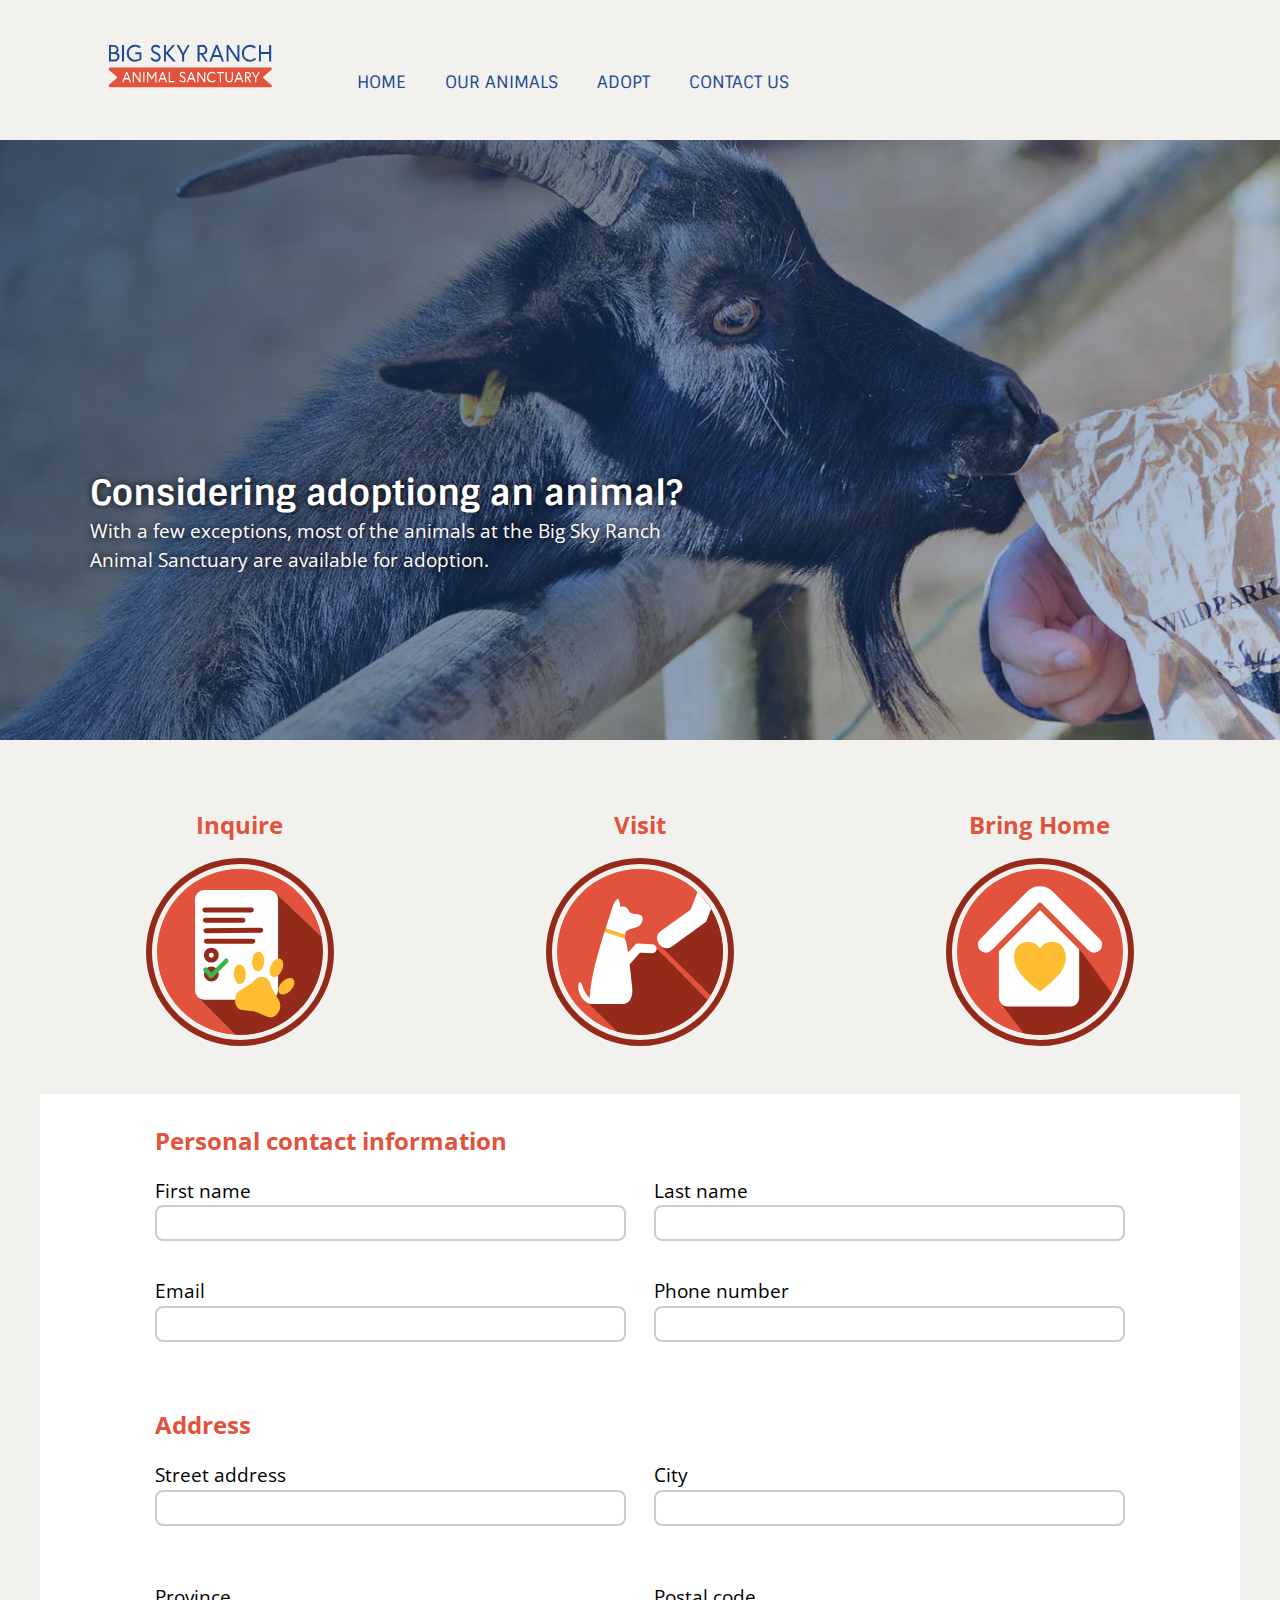
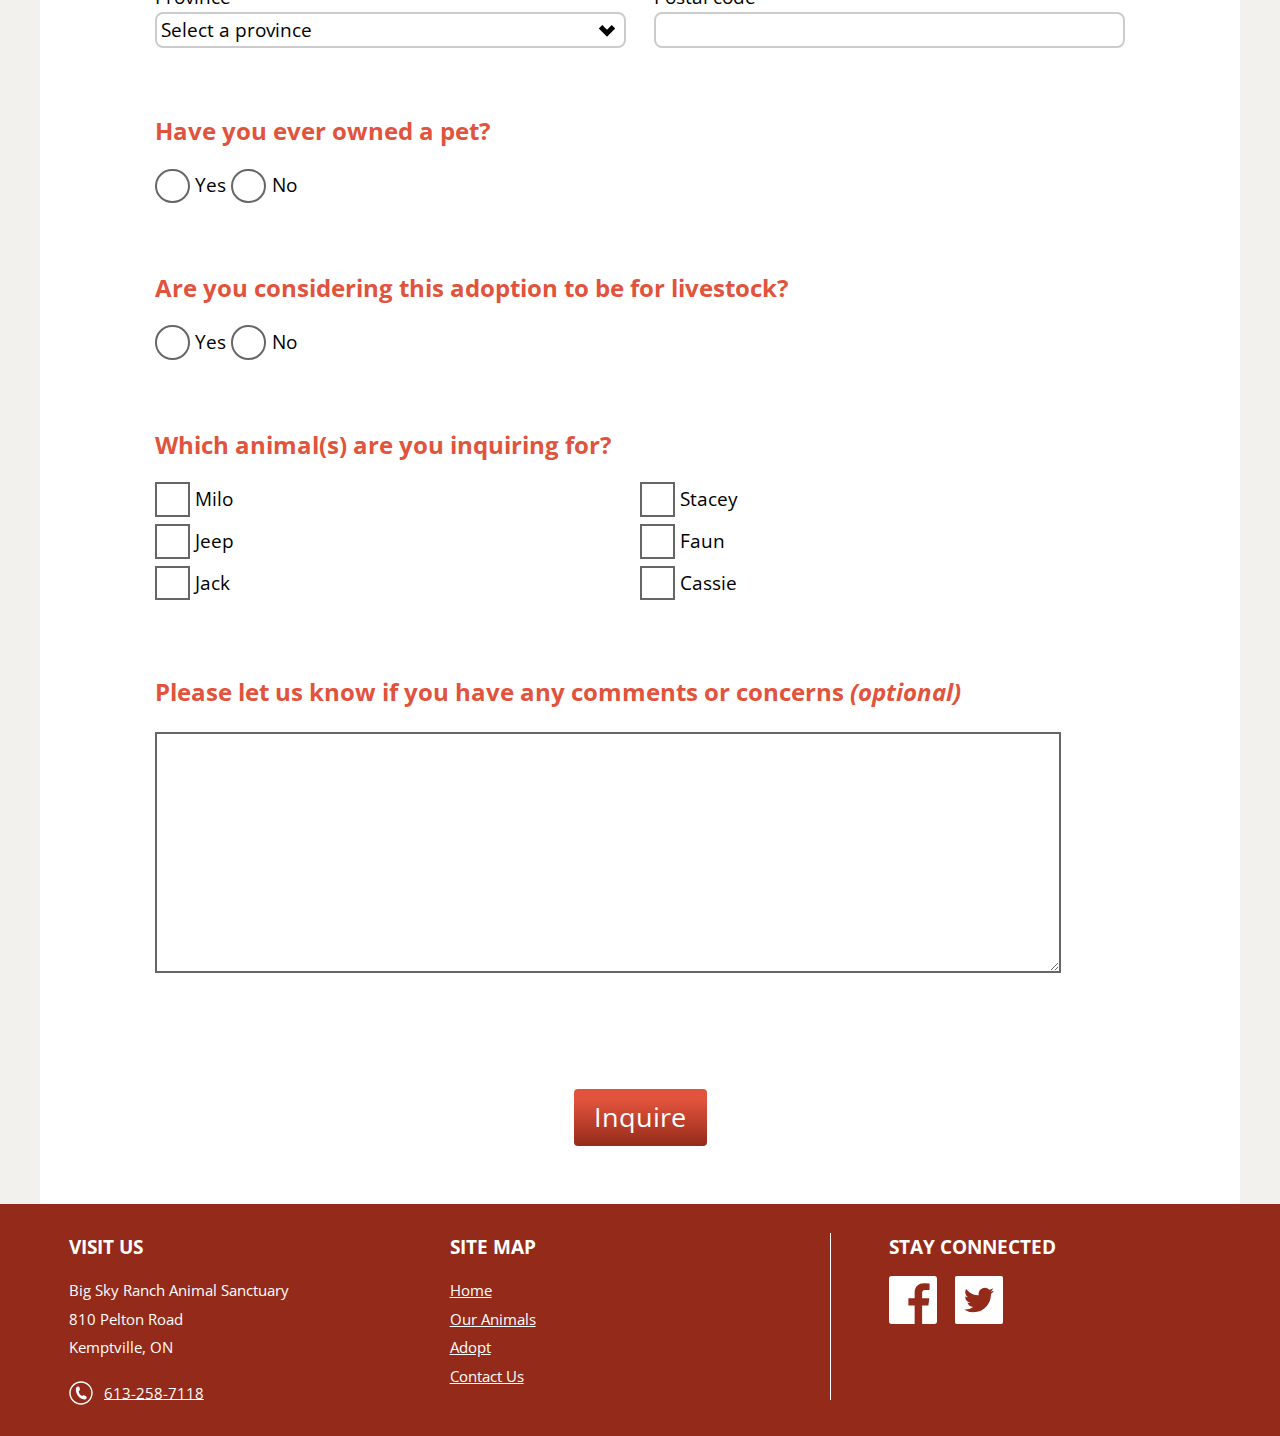
==== adopt.html @ c407704c "Fix spacing and responsiveness for icons" ====
<!DOCTYPE html>
<html lang="en-ca">
<head>
  <meta charset="utf-8">
  <title>Big Sky Ranch - Adopt</title>
  <meta name="viewport" content="width=device-width,initial-scale=1">
  <link rel="apple-touch-icon" href="/favicon-196.png">
  <link href="favicon.ico" rel="shortcut icon">
  <link href="css/modules.css" rel="stylesheet">
  <link href="css/grid.css" rel="stylesheet">
  <link href="css/type.css" rel="stylesheet">
  <link href="css/main.css" rel="stylesheet">
  <link href="https://fonts.googleapis.com/css?family=Open+Sans|Sintony:700" rel="stylesheet">
</head>
<body>

  <ul class="skip-links">
    <li><a href="#nav">Jump to nav</a></li>
    <li><a href="#main">Jump to main</a></li>
    <li><a href="#content">Jump to content</a></li>
    <li><a href="#form">Jump to form</a></li>
  </ul>

  <header role="banner" class="max-width pad-t-1-2 pad-b-1-2">
    <div class="grid grid-bottom">
      <div class="unit xs-1 s-1 m-1 l-1-4 xl-1-4 wordmark island">
        <a href="index.html"><img src="images/wordmark.svg" alt="Big sky ranch"></a>
      </div>

      <div class="unit xs-1 s-1 m-1 l-3-4 xl-3-4">
        <nav tabindex="0" id="nav" role="navigation">
          <ul class="nav-wrapper list-group milli text-upper">
            <li><a href="index.html">Home</a></li>
            <li><a href="rescues.html">Our Animals</a></li>
            <li><a href="adopt.html">Adopt</a></li>
            <li><a href="#">Contact Us</a></li>
          </ul>
        </nav>
      </div>
    </div>
  </header>

  <main role="main">
    <section id="content">
      <div class="grid banner-container banner-rescue">
        <div class="unit banner-wrapper">
          <h1 class="absolute island">Considering adoptiong an animal?</h1>
          <p class="absolute island">With a few exceptions, most of the animals at the Big Sky Ranch Animal Sanctuary are available for adoption.</p>
        </div>
      </div>
    </section>

    <section id="form">
      <div class="grid grid-bottom icons-container max-width text-center">
        <div class="unit xs-1-3 s-1-3 m-1-3 l-1-3 xl-1-3 gutter">
          <h2 class="red giga push-1-2">Inquire</h2>
          <img class="img-flex" src="images/icon-inquire.svg" alt="step 1 inquire icon">
        </div>
        <div class="unit xs-1-3 s-1-3 m-1-3 l-1-3 xl-1-3 gutter">
          <h2 class="red giga push-1-2">Visit</h2>
          <img class="img-flex" src="images/icon-visit.svg" alt="step 2 visit icon">
        </div>
        <div class="unit xs-1-3 s-1-3 m-1-3 l-1-3 xl-1-3 gutter">
          <h2 class="red giga push-1-2">Bring Home</h2>
          <img class="img-flex" src="images/icon-home.svg" alt="step 3 bring home icon">
        </div>
      </div>
      <div class="grid form-container max-width">
        <div class="unit xs-1 s-1 m-1 l-1 xl-1">

          <!-- <div class="form-intro gutter-2 pad-bottom">
            <h2 class="red tera push-1-2">Inquire about adopting an animal</h2>
            <p class="push-1-4">Please drop by during visiting hours to find the right animal for your home.</p>
            <p class="micro">If you are not in the position to adopt an animal, <span class="italic">please consider <a class="red" href="rescues.html">sponsoring</a> one who has made Big Sky their permanent home.</span></p>
          </div> -->

          <form class="" action="index.html" method="POST">

            <fieldset class="wrapper push-0">
              <legend class="giga gutter-1-2 pad-top pad-b-1-8 red">Personal contact information</legend>

              <div class="grid grid-middle">
                <div class="unit gutter-1-2 xs-1 s-1 m-1-2 l-1-2 xl-1-2 pad-bottom pad-t-1-4">
                  <label for="name">First name</label>
                  <input id="name" name="name" required>
                </div>

                <div class="unit gutter-1-2 xs-1 s-1 m-1-2 l-1-2 xl-1-2 pad-bottom pad-t-1-4">
                  <label for="name">Last name</label>
                  <input type="text" name="nickname" required>
                </div>

                <div class="unit gutter-1-2 xs-1 s-1 m-1-2 l-1-2 xl-1-2 pad-bottom pad-t-1-4">
                  <label for="email">Email</label>
                  <input type="email" name="email" id="email" required>
                </div>

                <div class="unit gutter-1-2 xs-1 s-1 m-1-2 l-1-2 xl-1-2 pad-bottom pad-t-1-4">
                  <label for="number">Phone number</label>
                  <input type="tel" name="number" id="number" required>
                </div>
              </div>
            </fieldset>

            <fieldset class="wrapper push-0">
              <legend class="giga pad-b-1-8 pad-top gutter-1-2 red">Address</legend>

              <div class="grid grid-middle">
                <div class="unit gutter-1-2 xs-1 s-1 m-1-2 l-1-2 xl-1-2 pad-bottom pad-t-1-4">
                  <label for="address">Street address</label>
                  <input type="text" name="address" id="address">
                </div>

                <div class="unit gutter-1-2 xs-1 s-1 m-1-2 l-1-2 xl-1-2 pad-bottom pad-t-1-4">
                  <label for="city">City</label>
                  <input type="text" name="city" id="city">
                </div>

                <div class="unit gutter-1-2 xs-1 s-1 m-1-2 l-1-2 xl-1-2 pad-bottom pad-top">
                  <label for="province">Province</label>
                  <select id="province">
                    <option>Select a province</option>
                    <option>Alberta</option>
                    <option>British Columbia</option>
                    <option>Manitoba</option>
                    <option>New Brunswick</option>
                    <option>Newfoundland & Labrador</option>
                    <option>Northwest Territories</option>
                    <option>Nova Scotia</option>
                    <option>Nunavut</option>
                    <option>Ontario</option>
                    <option>Prince Edward Island</option>
                    <option>Québec</option>
                    <option>Saskatchewan</option>
                    <option>Yukon</option>
                  </select>
                </div>

                <div class="unit gutter-1-2 xs-1 s-1 m-1-2 l-1-2 xl-1-2 pad-b-1-2 pad-t-1-2">
                  <label for="postal">Postal code</label>
                  <input type="text" minlength="6" id="postal">
                </div>
              </div>
            </fieldset>

            <fieldset class="wrapper push-0 gutter-1-2 radio">
              <legend class="giga pad-top pad-b-1-2 red">Have you ever owned a pet?</legend>
              <div class="grid grid-middle">
                <div class="unit pad-bottom">
                  <input type="radio" id="pet-y" name="check-1">
                  <label for="pet-y">Yes</label>
                  <input type="radio" id="pet-n" name="check-1">
                  <label for="pet-n">No</label>
                </div>
              </div>
            </fieldset>

            <fieldset class="wrapper push-0 gutter-1-2 radio">
              <legend class="giga pad-top pad-b-1-2 red">Are you considering this adoption to be for livestock?</legend>
              <div class="grid grid-middle">
                <div class="unit pad-bottom">
                  <input type="radio" id="drive-y" name="check-2">
                  <label for="drive-y">Yes</label>
                  <input type="radio" id="drive-n" name="check-2">
                  <label for="drive-n">No</label>
                </div>
              </div>
            </fieldset>

            <fieldset class="wrapper gutter-1-2">
              <legend class="giga pad-top pad-b-1-2 red">Which animal(s) are you inquiring for?</legend>
              <div class="grid grid-stretch">
                <div class="unit xs-1 s-1 m-1-2 l-1-2 xl-1-2">
                  <div class="push-1-4">
                    <input id="milo" type="checkbox">
                    <label for="milo">Milo</label>
                  </div>

                  <div class="push-1-4">
                    <input id="jeep" type="checkbox">
                    <label for="jeep">Jeep</label>
                  </div>

                  <div class="push-1-4">
                    <input id="jack" type="checkbox">
                    <label for="jack">Jack</label>
                  </div>
                </div>
                <div class="unit xs-1 s-1 m-1-2 l-1-2 xl-1-2">
                  <div class="push-1-4">
                    <input id="stacey" type="checkbox">
                    <label for="stacey">Stacey</label>
                  </div>

                  <div class="push-1-4">
                    <input id="faun" type="checkbox">
                    <label for="faun">Faun</label>
                  </div>

                  <div class="push-1-4">
                    <input id="cassie" type="checkbox">
                    <label for="cassie">Cassie</label>
                  </div>

                </div>
              </div>
            </fieldset>

            <fieldset class="wrapper gutter-1-2 pad-b-2">
              <legend class="giga pad-top pad-b-1-2 red">Please let us know if you have any comments or concerns <span class="italic">(optional)</span></legend>
              <div class="unit">
                <textarea id="questions" name="name" rows="8" cols="80"></textarea>
              </div>
            </fieldset>

            <div class="text-center pad-b-2 pad-top tera">
              <button class="btn" type="submit">Inquire</button>
            </div>
          </form>

        </div>
      </div>
    </section>
  </main>

  <footer role="contentinfo">
    <div class="grid max-width micro pad-top gutter">
      <div class="unit xs-1 s-1 m-1-3 l-1-3 xl-1-3 push">
        <h2 class="kilo bold text-upper push-1-2">Visit us</h2>
        <p class="push-1-2">Big Sky Ranch Animal Sanctuary<br>810 Pelton Road<br>Kemptville, ON</p>
        <ul class="list-group push-0">
          <li>
            <i class="icon i-24 push-r-1-4">
              <img src="images/icon-phone.svg" alt="Call icon">
            </i>
            <a href="tel:613-258-7118" class="icon-label">613-258-7118</a>
          </li>
        </ul>
      </div>
      <div class="unit xs-1 s-1 m-1-3 l-1-3 xl-1-3 push">
        <h3 class="kilo bold text-upper push-1-2">Site map</h3>
        <ul class="block list-group push-0">
          <li><a href="index.html">Home</a></li>
          <li><a href="rescues.html">Our Animals</a></li>
          <li><a href="adopt.html">Adopt</a></li>
          <li><a href="#">Contact Us</a></li>
        </ul>
      </div>
      <div class="unit xs-1 s-1 m-1-3 l-1-3 xl-1-3 connect">
        <h3 class="kilo bold text-upper push-1-2">Stay Connected</h3>
        <a href="https://www.facebook.com/BigSkyRanchAnimalSanctuary"><img class="i-48 push-r-1-2" src="images/icon-facebook.svg" alt="Facebook link icon"></a>
        <a href="https://twitter.com/BigSkyRanch1"><img class="i-48 push-r-1-2" src="images/icon-twitter.svg" alt="Twitter link icon"></a>
      </div>
    </div>
  </footer>
</body>
</html>
---- css/modules.css ----
/*
 * Modulifier || Code released under the UNLICENSE
 * Code under other copyrights & licenses listed below.
 * https://modulifier.web-dev.tools/#responsive;images;list-group;embed;media-object;icons;hidden;positioning;forms;buttons;accessibility
 */

@-moz-viewport { width: device-width; scale: 1; }
@-ms-viewport { width: device-width; scale: 1; }
@-o-viewport { width: device-width; scale: 1; }
@-webkit-viewport { width: device-width; scale: 1; }
@viewport { width: device-width; scale: 1; }

html {
  box-sizing: border-box;
  -moz-text-size-adjust: 100%;
  -ms-text-size-adjust: 100%;
  -webkit-text-size-adjust: 100%;
  text-size-adjust: 100%;
}

*, *::before, *::after {
  box-sizing: inherit;
}

body {
  margin: 0;
}

article,
aside,
details,
figcaption,
figure,
footer,
header,
main,
menu,
nav,
section,
summary {
  display: block;
}

audio,
canvas,
progress,
video {
  display: inline-block;
  vertical-align: baseline;
}

template {
  display: none;
}

details {
  cursor: pointer;
}

audio:not([controls]) {
  display: none;
  height: 0;
}

a,
area,
button,
input,
label,
select,
textarea,
[tabindex] {
  -ms-touch-action: manipulation;
  touch-action: manipulation;
}

img {
  border: 0;
}

.img-flex,
.img-flex img {
  display: block;
  width: 100%;
}

svg {
  fill: currentColor;
}

svg:not(:root) {
  overflow: hidden;
}

svg.img-flex {
  width: 100%;
  height: 100%;
}

.image-replacement, .ir {
  overflow: hidden;
  direction: ltr;
  text-align: left;
  text-indent: 100%;
  white-space: nowrap;
}

.list-group, .list-group-inline, .list-group--inline {
  padding-left: 0;
  list-style-type: none;
}

.list-group > dd {
  margin-left: 0;
}

.list-group-inline::before,
.list-group-inline::after,
.list-group--inline::before,
.list-group--inline::after {
  content: "";
  display: table;
}

.list-group-inline::after,
.list-group--inline::after {
  clear: both;
}

.list-group-inline > li,
.list-group--inline > li {
  display: inline-block;
}

.list-group-inline > dt,
.list-group--inline > dt {
  clear: left;
  float: left;
  width: 11em;
}

.list-group-inline > dd,
.list-group--inline > dd {
  float: left;
  min-width: 12em;
}

.embed {
  margin-left: 0;
  margin-right: 0;
  overflow: hidden;
  position: relative;
  width: 100%;
}

.embed-1by1, .embed--1by1 {
  padding-top: 100%; /* Square */
}

.embed-4by3, .embed--4by3 {
  padding-top: 75%; /* Traditional TV/computer screens */
}

.embed-iso216, .embed--iso216 {
  padding-top: 70.92%; /* A-standard paper sizes */
}

.embed-3by2, .embed--3by2 {
  padding-top: 66.6%; /* Classic 35 mm film & most digital photos, landscape */
}

.embed-2by3, .embed--2by3 {
  padding-top: 150%; /* Classic 35 mm film & most digital photos, portrait */
}

.embed-golden, .embed--golden {
  padding-top: 61.8%; /* The Golden Ratio */
}

.embed-16by9, .embed--16by9 {
  padding-top: 56.25%; /* HD TV */
}

.embed-185by100, .embed--185by100 {
  padding-top: 54.05%; /* Common widescreen cinema */
}

.embed-24by10, .embed--24by10 {
  padding-top: 41.667%; /* Widescreen cinema: 2.4:1 */
}

.embed-3by1, .embed--3by1 {
  padding-top: 33.3333%; /* Panorama photos */
}

.embed-4by1, .embed--4by1 {
  padding-top: 25%; /* Polyvision */
}

.embed-5by1, .embed--5by1 {
  padding-top: 20%; /* Really wide... */
}

.embed-item, .embed__item {
  min-height: 100%;
  left: 0;
  position: absolute;
  top: 0;
  width: 100%;
}

.media {
  overflow: hidden;
}

.media-img, .media__img {
  float: left;
}

.media-img-reversed, .media__img--reversed {
  float: right;
}

.media-img-stacked, .media__img--stacked {
  float: none;
}

.media-body, .media__body {
  overflow: hidden;
  min-width: 12em; /* Slightly less than 200px, responsiveness built in */
}

.icon {
  display: inline-block;
  position: relative;
  background: transparent none no-repeat center center;
  background-size: contain;
  vertical-align: middle;
}

.i-16, .i--16 {
  height: 16px;
  width: 16px;
}

.i-18, .i--18 {
  height: 18px;
  width: 18px;
}

.i-20, .i--20 {
  height: 20px;
  width: 20px;
}

.i-24, .i--24 {
  height: 24px;
  width: 24px;
}

.i-32, .i--32 {
  height: 32px;
  width: 32px;
}

.i-48, .i--48 {
  height: 48px;
  width: 48px;
}

.i-64, .i--64 {
  height: 64px;
  width: 64px;
}

.i-96, .i--96 {
  height: 96px;
  width: 96px;
}

.i-128, .i--128 {
  height: 128px;
  width: 128px;
}

.i-192, .i--192 {
  height: 192px;
  width: 192px;
}

.i-256, .i--256 {
  height: 256px;
  width: 256px;
}

.icon img,
.icon svg {
  left: 0;
  height: 100%;
  position: absolute;
  top: 0;
  width: 100%;
  fill: currentColor;
}

.icon-label {
  vertical-align: middle;
}

.icon-link,
.icon-link:focus,
.icon-link:hover {
  text-decoration: none;
}

[hidden], .hidden {
  /* stylelint-disable declaration-no-important */
  display: none !important;
  visibility: hidden !important;
  /* stylelint-enable */
}

.visually-hidden {
  height: 1px;
  margin: -1px;
  overflow: hidden;
  padding: 0;
  position: absolute;
  width: 1px;
  border: 0;
  clip: rect(0 0 0 0);
  clip-path: inset(50%);
}

.visually-hidden.focusable:active, .visually-hidden.focusable:focus {
  height: auto;
  margin: 0;
  overflow: visible;
  position: static;
  width: auto;
  clip: auto;
  clip-path: none;
}

.invisible {
  visibility: hidden;
}

.chop,
.crop {
  overflow: hidden;
}

.truncate {
  max-width: 100%;
  overflow: hidden;
  width: 100%;
  text-overflow: ellipsis;
  white-space: nowrap;
}

.scrollable {
  max-width: 100%;
  overflow-x: auto;
  overflow-y: hidden;
  -webkit-overflow-scrolling: touch;
}

.clearfix::after {
  content: " ";
  display: block;
  clear: both;
}

.left {
  float: left;
}

.right {
  float: right;
}

.center-text,
.center-flow {
  text-align: center;
}

.center-block {
  margin-left: auto;
  margin-right: auto;
}

.no-auto-margins,
.not-centered {
  /* stylelint-disable declaration-no-important */
  margin-left: 0 !important;
  margin-right: 0 !important;
  /* stylelint-enable */
}

.center-content,
.center-content-vertical,
.center-contents,
.center-contents-vertical {
  display: -webkit-flex;
  display: -ms-flexbox;
  display: flex;
  -webkit-justify-content: center;
  -ms-flex-pack: center;
  justify-content: center;
  -webkit-align-items: center;
  -ms-flex-align: center;
  align-items: center;
  -webkit-align-content: center;
  -ms-flex-line-pack: center;
  align-content: center;
  -webkit-flex-direction: column wrap;
  -ms-flex-direction: column wrap;
  flex-flow: column wrap;
}

.center-content-start,
.center-content-vertical-start,
.center-contents-start,
.center-contents-vertical-start {
  display: -webkit-flex;
  display: -ms-flexbox;
  display: flex;
  -webkit-justify-content: center;
  -ms-flex-pack: center;
  justify-content: center;
  -webkit-flex-direction: column wrap;
  -ms-flex-direction: column wrap;
  flex-flow: column wrap;
}

.center-content-horizontal,
.center-contents-horizontal {
  display: -webkit-flex;
  display: -ms-flexbox;
  display: flex;
  -webkit-justify-content: center;
  -ms-flex-pack: center;
  justify-content: center;
  -webkit-align-items: center;
  -ms-flex-align: center;
  align-items: center;
  -webkit-align-content: center;
  -ms-flex-line-pack: center;
  align-content: center;
  -webkit-flex-direction: row wrap;
  -ms-flex-direction: row wrap;
  flex-flow: row wrap;
}

.inline {
  display: inline;
}

.block {
  display: block;
}

.inline-block, .ib {
  display: inline-block;
}

.valign-top {
  vertical-align: top;
}

.valign-bottom {
  vertical-align: bottom;
}

.valign-middle {
  vertical-align: middle;
}

.fixed {
  position: fixed;
}

.relative {
  position: relative;
}

[class*="pin-"],
.absolute {
  position: absolute;
}

.static {
  position: static;
}

.zindex-1 {
  z-index: 1;
}

.zindex-2 {
  z-index: 2;
}

.zindex-3 {
  z-index: 3;
}

.zindex-1000 {
  z-index: 1000;
}

.pin-top-left,
.pin-left-top,
.pin-tl,
.pin-lt {
  top: 0;
  left: 0;
}

.pin-top-right,
.pin-right-top,
.pin-tr,
.pin-rt {
  top: 0;
  right: 0;
}

.pin-bottom-left,
.pin-left-bottom,
.pin-bl,
.pin-lb {
  bottom: 0;
  left: 0;
}

.pin-bottom-right,
.pin-right-bottom,
.pin-br,
.pin-rb {
  bottom: 0;
  right: 0;
}

.pin-top-center,
.pin-center-top,
.pin-tc,
.pin-ct {
  left: 50%;
  top: 0;
  transform: translateX(-50%);
}

.pin-bottom-center,
.pin-center-bottom,
.pin-bc,
.pin-cb {
  bottom: 0;
  left: 50%;
  transform: translateX(-50%);
}

.pin-center-left,
.pin-left-center,
.pin-cl,
.pin-lc {
  left: 0;
  top: 50%;
  transform: translateY(-50%);
}

.pin-center-right,
.pin-right-center,
.pin-cr,
.pin-rc {
  right: 0;
  top: 50%;
  transform: translateY(-50%);
}

.pin-center, .pin-c {
  left: 50%;
  top: 50%;
  transform: translate(-50%, -50%);
}

.width-quarter, .w-1-4 {
  width: 25%;
}

.width-half, .w-1-2 {
  width: 50%;
}

.width-full, .w-1 {
  width: 100%;
}

.height-quarter, .h-1-4 {
  height: 25%;
}

.height-half, .h-1-2 {
  height: 50%;
}

.height-full, .h-1 {
  height: 100%;
}

.height-win-quarter, .h-w-1-4 {
  height: 25vh;
  max-height: 46em;
}

.height-win-half, .h-w-1-2 {
  height: 50vh;
  max-height: 46em;
}

.height-win-full, .h-w-1 {
  height: 100vh;
  max-height: 46em;
}

/* stylelint-disable no-descending-specificity */

/*
 * (c) Nicolas Gallagher and Jonathan Neal of Normalize.css || MIT License
 *     https://necolas.github.io/normalize.css/
 */

button,
input,
optgroup,
select,
textarea {
  color: inherit;
  font: inherit;
  margin: 0;
}

button,
input {
  overflow: visible;
}

button,
select {
  text-transform: none;
}

button,
html [type="button"],
[type="reset"],
[type="submit"] {
  -webkit-appearance: button;
  cursor: pointer;
}

button[disabled],
html input[disabled] {
  cursor: default;
}

button::-moz-focus-inner,
input::-moz-focus-inner {
  border: 0;
  padding: 0;
}

[type="checkbox"],
[type="radio"] {
  opacity: 0;
  position: absolute;
  height: 1px;
  width: 1px;
}

[type="number"]::-webkit-inner-spin-button,
[type="number"]::-webkit-outer-spin-button {
  height: auto;
}

[type="search"]::-webkit-search-cancel-button,
[type="search"]::-webkit-search-decoration {
  -webkit-appearance: none;
}

fieldset {
  padding-left: 0;
  padding-right: 0;

  border: 0;
  border-top: 2px solid #666;
}

legend {
  color: inherit;
  display: table;
  max-width: 100%;
  padding: 0 .3em 0 0;
  white-space: normal;

  border: 0;

  font-weight: bold;
}

optgroup {
  font-weight: bold;
}

::-webkit-input-placeholder {
  color: inherit;
  opacity: .54;
}

::-webkit-file-upload-button {
  -webkit-appearance: button;
  font: inherit;
}

/* End Normalize.css code */

label,
.label-block {
  display: block;
  cursor: pointer;
}

[type="checkbox"] + label,
[type="radio"] + label,
.label-inline {
  display: inline-block;
}

input:not([type]),
[type="text"],
[type="number"],
[type="search"],
[type="url"],
[type="email"],
[type="password"],
[type="tel"],
[type="datetime-local"],
[type="month"],
[type="week"],
[type="date"],
[type="time"],
[type="range"],
select,
textarea {
  -moz-appearance: none;
  -webkit-appearance: none;
  appearance: none;
}

input,
textarea {
  display: block;
  width: 100%;

  background-color: #fff;
  border: 2px solid #666;
  border-radius: 0;

  vertical-align: middle;
}

label {
  vertical-align: middle;
}

textarea {
  max-width: 100%;
  min-height: 4em;
  overflow: auto;
}

[type="color"] {
  display: inline-block;
  width: 2em;
}

select {
  display: block;
  width: 100%;

  background-image: url("data:image/svg+xml,%3Csvg xmlns='http://www.w3.org/2000/svg' width='256' height='256' viewBox='0 0 256 256'%3E%3Cpath fill='none' stroke='%23000' stroke-miterlimit='10' stroke-width='70' d='M36.3 82.1l91.9 91.8 91.5-91.8'/%3E%3C/svg%3E");
  background-repeat: no-repeat;
  background-position: calc(100% - .4em) center;
  background-size: 18px auto;
  background-color: #fff;
  border: 2px solid #666;
  border-radius: 0;
}

[type="checkbox"] + label::before {
  content: " ";
  display: inline-block;
  height: 1.8em;
  margin-right: .3em;
  position: relative;
  vertical-align: middle;
  top: -.1em;
  width: 1.8em;

  background-color: #fff;
  background-size: cover;
  border: 2px solid #666;

  line-height: inherit;
}

[type="checkbox"]:checked + label::before {
  background-image: url("data:image/svg+xml,%3Csvg xmlns='http://www.w3.org/2000/svg' width='256' height='256' viewBox='0 0 256 256'%3E%3Cpath fill='none' stroke='%23000' stroke-miterlimit='10' stroke-width='50' d='M49.9 130.1l50.8 50.7L206.1 75.2'/%3E%3C/svg%3E");
}

[type="checkbox"]:focus + label::before {
  outline: 3px solid #000;
  z-index: 1000;
}

[type="radio"] + label::before {
  content: " ";
  display: inline-block;
  height: 1.8em;
  margin-right: .3em;
  position: relative;
  vertical-align: middle;
  top: -.1em;
  width: 1.8em;

  background-color: #fff;
  background-size: cover;
  border: 2px solid #666;
  border-radius: 50%;

  line-height: inherit;
}

[type="radio"]:checked + label::before {
  background-image: url("data:image/svg+xml,%3Csvg xmlns='http://www.w3.org/2000/svg' width='256' height='256' viewBox='0 0 256 256'%3E%3Ccircle cx='128' cy='128' r='70.4'/%3E%3C/svg%3E");
}

[type="radio"]:focus + label::before,
[type="radio"] + label:focus::before {
  box-shadow: 0 0 0 3px #000;
  z-index: 1000;
}

[type="range"] {
  border: 0;
  background-color: #fff;
}

[type="range"]::-webkit-slider-runnable-track {
  height: 6px;

  -webkit-appearance: none;
  appearance: none;
  background-color: #ccc;
  border: 0;
  border-radius: 3px;
}

[type="range"]:active::-webkit-slider-runnable-track {
  background-color: #ccc;
}

[type="range"]::-moz-range-track {
  height: 6px;

  -moz-appearance: none;
  appearance: none;
  background-color: #ccc;
  border: 0;
  border-radius: 3px;
}

[type="range"]:active::-moz-range-track {
  background-color: #ccc;
}

[type="range"]::-ms-track {
  height: 6px;

  -ms-appearance: none;
  appearance: none;
  background-color: #ccc;
  border: 0;
  border-radius: 3px;
}

[type="range"]:active::-ms-track {
  background-color: #ccc;
}

[type="range"]::-webkit-slider-thumb {
  margin-top: -4px;
  height: 16px;
  width: 16px;

  -webkit-appearance: none;
  appearance: none;
  background-color: #000;
  border: none;
  border-radius: 50%;
}

[type="range"]:hover::-webkit-slider-thumb {
  background-color: #000;
}

[type="range"]:active::-webkit-slider-thumb {
  background-color: #000;
}

[type="range"]::-moz-range-thumb {
  margin-top: -4px;
  height: 16px;
  width: 16px;

  -webkit-appearance: none;
  appearance: none;
  background-color: #000;
  border: none;
  border-radius: 50%;
}

[type="range"]:hover::-moz-range-thumb {
  background-color: #000;
}

[type="range"]:active::-moz-range-thumb {
  background-color: #000;
}

[type="range"]::-ms-thumb {
  margin-top: -4px;
  height: 16px;
  width: 16px;

  -webkit-appearance: none;
  appearance: none;
  background-color: #000;
  border: none;
  border-radius: 50%;
}

[type="range"]:hover::-ms-thumb {
  background-color: #000;
}

[type="range"]:active::-ms-thumb {
  background-color: #000;
}

[type="checkbox"].hide-custom-input + label::before,
[type="checkbox"] + .hide-custom-input::before,
[type="radio"].hide-custom-input + label::before,
[type="radio"] + .hide-custom-input::before {
  content: none;
  display: none;
}

/* stylelint-enable */

.link-box {
  display: block;
  text-decoration: none;
}

/* stylelint-disable no-descending-specificity */

button,
.btn {
  cursor: pointer;
  display: inline-block;
  margin: 0;
  overflow: visible;
  padding: .375em .75em .42em;
  -webkit-appearance: none;
  -moz-appearance: none;
  appearance: none;
  background-color: #333;
  border-radius: 4px;
  border: 3px solid #333;
  color: #fff;
  font: inherit;
  text-decoration: none;
  text-transform: none;
}

button::-moz-focus-inner {
  border: 0;
  padding: 0;
}

/* stylelint-enable */

button:focus,
button:hover,
.btn:focus,
.btn:hover {
  background-color: #000;
  border-color: #000;
  color: #fff;
}

button[disabled] {
  cursor: default;
}

.btn-light, .btn--light {
  background-color: #e2e2e2;
  border-color: #e2e2e2;
  color: #000;
}

.btn-light:focus,
.btn-light:hover,
.btn--light:focus,
.btn--light:hover {
  background-color: #666;
  border-color: #666;
  color: #fff;
}

.btn-ghost,
.btn--ghost {
  background-color: transparent;
  border-color: #333;
  color: #000;
}

.btn-ghost:focus,
.btn-ghost:hover,
.btn--ghost:focus,
.btn--ghost:hover {
  background-color: #e2e2e2;
  border-color: #000;
  color: #000;
}

.btn-link {
  display: inline;
  padding: 0;
  background-color: transparent;
  border-radius: 0;
  border: 0;
  color: inherit;
}

.btn-link:focus,
.btn-link:hover {
  background-color: transparent;
  color: inherit;
}

a:hover, a:active {
  outline: none;
}

a:focus,
[tabindex="0"]:focus,
details:focus,
summary:focus,
input:focus,
textarea:focus,
button:focus,
select:focus {
  outline: 3px solid #000;
  outline-offset: 0;
}

a:focus, [tabindex="0"]:focus {
  outline-offset: 3px;
}

.skip-links {
  margin: 0;
  padding: 0;
  list-style-type: none;
}

.skip-links > li::before {
  content: none; /* Remove the bullets if nice lists is selected */
}

.skip-links a,
.skip-links button {
  padding: .5em .75em;
  position: absolute;
  top: -10em;
  z-index: 10000; /* To make sure they're always on top */
  background-color: #000;
  border: 0;
  color: #fff;
  font-size: 1.125rem;
  font-weight: bold;
  text-decoration: none;
}

.skip-links a:focus,
.skip-links button:focus {
  outline-offset: 3px;
  top: 0;
}

[aria-busy="true"] {
  cursor: progress;
}

[aria-controls] {
  cursor: pointer;
}

[aria-disabled] {
  cursor: default;
}
---- css/grid.css ----
/*
  Gridifier || Code released under the UNLICENSE
  https://gridifier.web-dev.tools/#xs,4,0,0,0;s,4,25,0,0;m,4,38,1,1;l,4,60,1,1
*/

.grid {
  margin: 0;
  padding: 0;
  letter-spacing: -.31em;
  text-rendering: optimizeSpeed;
  display: -webkit-flex;
  display: -ms-flexbox;
  display: flex;
  -webkit-flex-flow: row wrap;
  -ms-flex-flow: row wrap;
  flex-flow: row wrap;
}

.grid-bottom {
  -webkit-align-items: flex-end;
  -ms-align-items: flex-end;
  align-items: flex-end;
}

.grid-middle {
  -webkit-align-items: center;
  -ms-align-items: center;
  align-items: center;
}

.grid-stretch {
  -webkit-align-items: stretch;
  -ms-align-items: stretch;
  align-items: stretch;
}

.opera-only :-o-prefocus,
.grid {
  word-spacing: -.43em;
}

.unit {
  letter-spacing: normal;
  text-rendering: auto;
  vertical-align: top;
  word-spacing: normal;
  display: inline-block;
  visibility: visible;
}

.grid-bottom .unit {
  vertical-align: bottom;
}

.grid-middle .unit {
  vertical-align: middle;
}

[class*="unit-push-"],
[class*="unit-pull-"] {
  position: relative;
}

.unit-content-distribute {
  display: -ms-flexbox;
  display: -webkit-flex;
  display: flex;
  -ms-flex-direction: column;
  -webkit-flex-direction: column;
  flex-direction: column;
  -ms-flex-pack: justify;
  -webkit-justify-content: space-between;
  justify-content: space-between;
}

.unit-content-center,
.unit-content-center-vertical {
  display: -webkit-flex;
  display: -ms-flexbox;
  display: flex;
  -webkit-justify-content: center;
  -ms-flex-pack: center;
  justify-content: center;
  -webkit-align-items: center;
  -ms-flex-align: center;
  align-items: center;
  -webkit-align-content: center;
  -ms-flex-line-pack: center;
  align-content: center;
  -webkit-flex-direction: column wrap;
  -ms-flex-direction: column wrap;
  flex-flow: column wrap;
}

.unit-content-center-horizontal {
  display: -webkit-flex;
  display: -ms-flexbox;
  display: flex;
  -webkit-justify-content: center;
  -ms-flex-pack: center;
  justify-content: center;
  -webkit-align-items: center;
  -ms-flex-align: center;
  align-items: center;
  -webkit-align-content: center;
  -ms-flex-line-pack: center;
  align-content: center;
  -webkit-flex-direction: row wrap;
  -ms-flex-direction: row wrap;
  flex-flow: row wrap;
}

.content-fill,
.content-stretch {
  -ms-flex-grow: 2;
  -webkit-flex-grow: 2;
  flex-grow: 2;
  max-width: 100%; /* @bugfix: IE 10, 11 */
}

.content-shrink {
  -ms-align-self: center;
  -webkit-align-self: center;
  align-self: center;
}

.unit-xs-hidden,
.xs-0 {
  display: none;
  visibility: hidden;
}

.unit-xs-centered {
  margin: 0 auto;
}

.unit-xs-1,
.xs-1 {
  display: block;
  visibility: visible;
  width: 100%;
}

.unit-xs-1-2,
.xs-1-2 {
  width: 50%;
}

.unit-xs-1-3,
.xs-1-3 {
  width: 33.3333%;
}

.unit-xs-2-3,
.xs-2-3 {
  width: 66.6667%;
}

.unit-xs-1-4,
.xs-1-4 {
  width: 25%;
}

.unit-xs-3-4,
.xs-3-4 {
  width: 75%;
}

.unit-xs-1-2,
.xs-1-2,
.unit-xs-1-3,
.xs-1-3,
.unit-xs-2-3,
.xs-2-3,
.unit-xs-1-4,
.xs-1-4,
.unit-xs-3-4,
.xs-3-4 {
  display: inline-block;
  visibility: visible;
}

.unit-xs-1-2[class*="-content-"],
.xs-1-2[class*="-content-"],
.unit-xs-1-3[class*="-content-"],
.xs-1-3[class*="-content-"],
.unit-xs-2-3[class*="-content-"],
.xs-2-3[class*="-content-"],
.unit-xs-1-4[class*="-content-"],
.xs-1-4[class*="-content-"],
.unit-xs-3-4[class*="-content-"],
.xs-3-4[class*="-content-"] {
  display: -webkit-flex;
  display: -ms-flexbox;
  display: flex;
}

.unit-xs-content-distribute,
.xs-content-distribute {
  display: -ms-flexbox;
  display: -webkit-flex;
  display: flex;
  -ms-flex-direction: column;
  -webkit-flex-direction: column;
  flex-direction: column;
  -ms-flex-pack: justify;
  -webkit-justify-content: space-between;
  justify-content: space-between;
}

.unit-xs-content-center,
.unit-xs-content-center-vertical {
  display: -webkit-flex;
  display: -ms-flexbox;
  display: flex;
  -webkit-justify-content: center;
  -ms-flex-pack: center;
  justify-content: center;
  -webkit-align-items: center;
  -ms-flex-align: center;
  align-items: center;
  -webkit-align-content: center;
  -ms-flex-line-pack: center;
  align-content: center;
  -webkit-flex-direction: column wrap;
  -ms-flex-direction: column wrap;
  flex-flow: column wrap;
}

.unit-xs-content-center-horizontal {
  display: -webkit-flex;
  display: -ms-flexbox;
  display: flex;
  -webkit-justify-content: center;
  -ms-flex-pack: center;
  justify-content: center;
  -webkit-align-items: center;
  -ms-flex-align: center;
  align-items: center;
  -webkit-align-content: center;
  -ms-flex-line-pack: center;
  align-content: center;
  -webkit-flex-direction: row wrap;
  -ms-flex-direction: row wrap;
  flex-flow: row wrap;
}

.xs-content-fill,
.xs-content-stretch {
  -ms-flex-grow: 2;
  -webkit-flex-grow: 2;
  flex-grow: 2;
  max-width: 100%; /* @bugfix: IE 10, 11 */
}

.xs-content-shrink {
  -ms-align-self: center;
  -webkit-align-self: center;
  align-self: center;
}

@media only screen and (min-width: 25em) {

  .unit-s-hidden,
  .s-0 {
    display: none;
    visibility: hidden;
  }

  .unit-s-centered {
    margin: 0 auto;
  }

  .unit-s-1,
  .s-1 {
    display: block;
    visibility: visible;
    width: 100%;
  }

  .unit-s-1-2,
  .s-1-2 {
    width: 50%;
  }

  .unit-s-1-3,
  .s-1-3 {
    width: 33.3333%;
  }

  .unit-s-2-3,
  .s-2-3 {
    width: 66.6667%;
  }

  .unit-s-1-4,
  .s-1-4 {
    width: 25%;
  }

  .unit-s-3-4,
  .s-3-4 {
    width: 75%;
  }

  .unit-s-1-2,
  .s-1-2,
  .unit-s-1-3,
  .s-1-3,
  .unit-s-2-3,
  .s-2-3,
  .unit-s-1-4,
  .s-1-4,
  .unit-s-3-4,
  .s-3-4 {
    display: inline-block;
    visibility: visible;
  }

  .unit-s-1-2[class*="-content-"],
  .s-1-2[class*="-content-"],
  .unit-s-1-3[class*="-content-"],
  .s-1-3[class*="-content-"],
  .unit-s-2-3[class*="-content-"],
  .s-2-3[class*="-content-"],
  .unit-s-1-4[class*="-content-"],
  .s-1-4[class*="-content-"],
  .unit-s-3-4[class*="-content-"],
  .s-3-4[class*="-content-"] {
    display: -webkit-flex;
    display: -ms-flexbox;
    display: flex;
  }

  .unit-s-content-distribute,
  .s-content-distribute {
    display: -ms-flexbox;
    display: -webkit-flex;
    display: flex;
    -ms-flex-direction: column;
    -webkit-flex-direction: column;
    flex-direction: column;
    -ms-flex-pack: justify;
    -webkit-justify-content: space-between;
    justify-content: space-between;
  }

  .unit-s-content-center,
  .unit-s-content-center-vertical {
    display: -webkit-flex;
    display: -ms-flexbox;
    display: flex;
    -webkit-justify-content: center;
    -ms-flex-pack: center;
    justify-content: center;
    -webkit-align-items: center;
    -ms-flex-align: center;
    align-items: center;
    -webkit-align-content: center;
    -ms-flex-line-pack: center;
    align-content: center;
    -webkit-flex-direction: column wrap;
    -ms-flex-direction: column wrap;
    flex-flow: column wrap;
  }

  .unit-s-content-center-horizontal {
    display: -webkit-flex;
    display: -ms-flexbox;
    display: flex;
    -webkit-justify-content: center;
    -ms-flex-pack: center;
    justify-content: center;
    -webkit-align-items: center;
    -ms-flex-align: center;
    align-items: center;
    -webkit-align-content: center;
    -ms-flex-line-pack: center;
    align-content: center;
    -webkit-flex-direction: row wrap;
    -ms-flex-direction: row wrap;
    flex-flow: row wrap;
  }

  .s-content-fill,
  .s-content-stretch {
    -ms-flex-grow: 2;
    -webkit-flex-grow: 2;
    flex-grow: 2;
    max-width: 100%; /* @bugfix: IE 10, 11 */
  }

  .s-content-shrink {
    -ms-align-self: center;
    -webkit-align-self: center;
    align-self: center;
  }

}

@media only screen and (min-width: 38em) {

  .unit-m-hidden,
  .m-0 {
    display: none;
    visibility: hidden;
  }

  .unit-m-centered {
    margin: 0 auto;
  }

  .unit-m-1,
  .m-1 {
    display: block;
    visibility: visible;
    width: 100%;
  }

  .unit-offset-m-0 {
    margin-left: 0;
  }

  .unit-push-m-0,
  .unit-pull-m-0 {
    left: 0;
  }

  .unit-m-1-2,
  .m-1-2 {
    width: 50%;
  }

  .unit-offset-m-1-2 {
    margin-left: 50%;
  }

  .unit-push-m-1-2 {
    left: 50%;
  }

  .unit-pull-m-1-2 {
    left: -50%;
  }

  .unit-m-1-3,
  .m-1-3 {
    width: 33.3333%;
  }

  .unit-offset-m-1-3 {
    margin-left: 33.3333%;
  }

  .unit-push-m-1-3 {
    left: 33.3333%;
  }

  .unit-pull-m-1-3 {
    left: -33.3333%;
  }

  .unit-m-2-3,
  .m-2-3 {
    width: 66.6667%;
  }

  .unit-offset-m-2-3 {
    margin-left: 66.6667%;
  }

  .unit-push-m-2-3 {
    left: 66.6667%;
  }

  .unit-pull-m-2-3 {
    left: -66.6667%;
  }

  .unit-m-1-4,
  .m-1-4 {
    width: 25%;
  }

  .unit-offset-m-1-4 {
    margin-left: 25%;
  }

  .unit-push-m-1-4 {
    left: 25%;
  }

  .unit-pull-m-1-4 {
    left: -25%;
  }

  .unit-m-3-4,
  .m-3-4 {
    width: 75%;
  }

  .unit-offset-m-3-4 {
    margin-left: 75%;
  }

  .unit-push-m-3-4 {
    left: 75%;
  }

  .unit-pull-m-3-4 {
    left: -75%;
  }

  .unit-m-1-2,
  .m-1-2,
  .unit-m-1-3,
  .m-1-3,
  .unit-m-2-3,
  .m-2-3,
  .unit-m-1-4,
  .m-1-4,
  .unit-m-3-4,
  .m-3-4 {
    display: inline-block;
    visibility: visible;
  }

  .unit-m-1-2[class*="-content-"],
  .m-1-2[class*="-content-"],
  .unit-m-1-3[class*="-content-"],
  .m-1-3[class*="-content-"],
  .unit-m-2-3[class*="-content-"],
  .m-2-3[class*="-content-"],
  .unit-m-1-4[class*="-content-"],
  .m-1-4[class*="-content-"],
  .unit-m-3-4[class*="-content-"],
  .m-3-4[class*="-content-"] {
    display: -webkit-flex;
    display: -ms-flexbox;
    display: flex;
  }

  .unit-m-content-distribute,
  .m-content-distribute {
    display: -ms-flexbox;
    display: -webkit-flex;
    display: flex;
    -ms-flex-direction: column;
    -webkit-flex-direction: column;
    flex-direction: column;
    -ms-flex-pack: justify;
    -webkit-justify-content: space-between;
    justify-content: space-between;
  }

  .unit-m-content-center,
  .unit-m-content-center-vertical {
    display: -webkit-flex;
    display: -ms-flexbox;
    display: flex;
    -webkit-justify-content: center;
    -ms-flex-pack: center;
    justify-content: center;
    -webkit-align-items: center;
    -ms-flex-align: center;
    align-items: center;
    -webkit-align-content: center;
    -ms-flex-line-pack: center;
    align-content: center;
    -webkit-flex-direction: column wrap;
    -ms-flex-direction: column wrap;
    flex-flow: column wrap;
  }

  .unit-m-content-center-horizontal {
    display: -webkit-flex;
    display: -ms-flexbox;
    display: flex;
    -webkit-justify-content: center;
    -ms-flex-pack: center;
    justify-content: center;
    -webkit-align-items: center;
    -ms-flex-align: center;
    align-items: center;
    -webkit-align-content: center;
    -ms-flex-line-pack: center;
    align-content: center;
    -webkit-flex-direction: row wrap;
    -ms-flex-direction: row wrap;
    flex-flow: row wrap;
  }

  .m-content-fill,
  .m-content-stretch {
    -ms-flex-grow: 2;
    -webkit-flex-grow: 2;
    flex-grow: 2;
    max-width: 100%; /* @bugfix: IE 10, 11 */
  }

  .m-content-shrink {
    -ms-align-self: center;
    -webkit-align-self: center;
    align-self: center;
  }

}

@media only screen and (min-width: 60em) {

  .unit-l-hidden,
  .l-0 {
    display: none;
    visibility: hidden;
  }

  .unit-l-centered {
    margin: 0 auto;
  }

  .unit-l-1,
  .l-1 {
    display: block;
    visibility: visible;
    width: 100%;
  }

  .unit-offset-l-0 {
    margin-left: 0;
  }

  .unit-push-l-0,
  .unit-pull-l-0 {
    left: 0;
  }

  .unit-l-1-2,
  .l-1-2 {
    width: 50%;
  }

  .unit-offset-l-1-2 {
    margin-left: 50%;
  }

  .unit-push-l-1-2 {
    left: 50%;
  }

  .unit-pull-l-1-2 {
    left: -50%;
  }

  .unit-l-1-3,
  .l-1-3 {
    width: 33.3333%;
  }

  .unit-offset-l-1-3 {
    margin-left: 33.3333%;
  }

  .unit-push-l-1-3 {
    left: 33.3333%;
  }

  .unit-pull-l-1-3 {
    left: -33.3333%;
  }

  .unit-l-2-3,
  .l-2-3 {
    width: 66.6667%;
  }

  .unit-offset-l-2-3 {
    margin-left: 66.6667%;
  }

  .unit-push-l-2-3 {
    left: 66.6667%;
  }

  .unit-pull-l-2-3 {
    left: -66.6667%;
  }

  .unit-l-1-4,
  .l-1-4 {
    width: 25%;
  }

  .unit-offset-l-1-4 {
    margin-left: 25%;
  }

  .unit-push-l-1-4 {
    left: 25%;
  }

  .unit-pull-l-1-4 {
    left: -25%;
  }

  .unit-l-3-4,
  .l-3-4 {
    width: 75%;
  }

  .unit-offset-l-3-4 {
    margin-left: 75%;
  }

  .unit-push-l-3-4 {
    left: 75%;
  }

  .unit-pull-l-3-4 {
    left: -75%;
  }

  .unit-l-1-2,
  .l-1-2,
  .unit-l-1-3,
  .l-1-3,
  .unit-l-2-3,
  .l-2-3,
  .unit-l-1-4,
  .l-1-4,
  .unit-l-3-4,
  .l-3-4 {
    display: inline-block;
    visibility: visible;
  }

  .unit-l-1-2[class*="-content-"],
  .l-1-2[class*="-content-"],
  .unit-l-1-3[class*="-content-"],
  .l-1-3[class*="-content-"],
  .unit-l-2-3[class*="-content-"],
  .l-2-3[class*="-content-"],
  .unit-l-1-4[class*="-content-"],
  .l-1-4[class*="-content-"],
  .unit-l-3-4[class*="-content-"],
  .l-3-4[class*="-content-"] {
    display: -webkit-flex;
    display: -ms-flexbox;
    display: flex;
  }

  .unit-l-content-distribute,
  .l-content-distribute {
    display: -ms-flexbox;
    display: -webkit-flex;
    display: flex;
    -ms-flex-direction: column;
    -webkit-flex-direction: column;
    flex-direction: column;
    -ms-flex-pack: justify;
    -webkit-justify-content: space-between;
    justify-content: space-between;
  }

  .unit-l-content-center,
  .unit-l-content-center-vertical {
    display: -webkit-flex;
    display: -ms-flexbox;
    display: flex;
    -webkit-justify-content: center;
    -ms-flex-pack: center;
    justify-content: center;
    -webkit-align-items: center;
    -ms-flex-align: center;
    align-items: center;
    -webkit-align-content: center;
    -ms-flex-line-pack: center;
    align-content: center;
    -webkit-flex-direction: column wrap;
    -ms-flex-direction: column wrap;
    flex-flow: column wrap;
  }

  .unit-l-content-center-horizontal {
    display: -webkit-flex;
    display: -ms-flexbox;
    display: flex;
    -webkit-justify-content: center;
    -ms-flex-pack: center;
    justify-content: center;
    -webkit-align-items: center;
    -ms-flex-align: center;
    align-items: center;
    -webkit-align-content: center;
    -ms-flex-line-pack: center;
    align-content: center;
    -webkit-flex-direction: row wrap;
    -ms-flex-direction: row wrap;
    flex-flow: row wrap;
  }

  .l-content-fill,
  .l-content-stretch {
    -ms-flex-grow: 2;
    -webkit-flex-grow: 2;
    flex-grow: 2;
    max-width: 100%; /* @bugfix: IE 10, 11 */
  }

  .l-content-shrink {
    -ms-align-self: center;
    -webkit-align-self: center;
    align-self: center;
  }

}
---- css/type.css ----
/*
  Typografier || Code released under the UNLICENSE
  https://typografier.web-dev.tools/#0,100,1.3,1.067,0;38,110,1.4,1.125,1;60,120,1.5,1.125,1;90,130,1.5,1.125,1
*/

html {
  font-size: 100%;
  line-height: 1.3;
}

a {
  background-color: transparent;
  -webkit-text-decoration-skip: objects;
}

sub,
sup {
  font-size: 75%;
  line-height: 1px;
  position: relative;
  vertical-align: baseline;
}

sup {
  top: -.5em;
}

sub {
  bottom: -.25em;
}

pre,
code,
kbd,
samp {
  font-size: 100%;
}

abbr[title] {
  border-bottom: none;
  text-decoration: underline;
  text-decoration: underline dotted;
}

b,
strong {
  font-weight: bold;
}

dfn,
caption {
  font-style: italic;
}

hr {
  border: 0;
  border-top: 2px solid #000;
  height: 0;
}

table {
  border-collapse: collapse;
  border-spacing: 0;
  width: 100%;
  table-layout: fixed;
}

caption {
  text-align: left;
}

th,
td {
  border-bottom: 1px solid #000;
  text-align: left;
  vertical-align: top;
}

thead th {
  vertical-align: bottom;

  border-bottom-width: 2px;
}

.text-left {
  text-align: left;
}

.text-right {
  text-align: right;
}

.text-center {
  text-align: center;
}

.normal {
  font-weight: normal;
  font-style: normal;
}

.not-bold {
  font-weight: normal;
}

.not-italic {
  font-style: normal;
}

.bold {
  font-weight: bold;
}

.italic {
  font-style: italic;
}

.text-upper {
  text-transform: uppercase;
}

.text-lower {
  text-transform: lowercase;
}

.wrapper {
  margin-left: auto;
  margin-right: auto;
  max-width: 52em;
  width: 100%;
}

.wrapper-no-center {
  max-width: 52em;
  width: 100%;
}

.max-length {
  margin-left: auto;
  margin-right: auto;
  max-width: 36em;
  width: 100%;
}

.max-length-no-center {
  max-width: 36em;
  width: 100%;
}

h1,
h2,
h3,
h4,
h5,
h6,
p,
ul,
ol,
dl,
dd,
figure,
blockquote,
details,
hr,
fieldset,
pre,
table,
caption {
  margin: 0 0 1.3rem;
}

.tenamega {
  font-size: 2.0408rem;
  line-height: 2.925rem;
}

.tenakilo {
  font-size: 1.9127rem;
  line-height: 2.6rem;
}

.tena {
  font-size: 1.7926rem;
  line-height: 2.6rem;
}

.nina {
  font-size: 1.68rem;
  line-height: 2.275rem;
}

.yotta {
  font-size: 1.5745rem;
  line-height: 2.275rem;
}

.zetta {
  font-size: 1.4757rem;
  line-height: 1.95rem;
}

h1,
.exa {
  font-size: 1.383rem;
  line-height: 1.95rem;
}

h2,
.peta {
  font-size: 1.2962rem;
  line-height: 1.95rem;
}

h3,
.tera {
  font-size: 1.2148rem;
  line-height: 1.625rem;
}

h4,
.giga {
  font-size: 1.1385rem;
  line-height: 1.625rem;
}

h5,
.mega {
  font-size: 1.067rem;
  line-height: 1.625rem;
}

h6,
.kilo,
input,
textarea {
  font-size: 1rem;
  line-height: 1.3rem;
}

small,
.milli {
  font-size: .9372rem;
  line-height: 1.3rem;
}

.micro {
  font-size: .8784rem;
  line-height: 1.3rem;
}

ul {
  padding-left: 1em;
}

ol {
  padding-left: 1.6em;
}

input,
option,
select {
  height: calc(1.3rem + .1625rem + .1625rem);
}

[type="color"] {
  width: calc(1.3rem + .1625rem + .1625rem);
}

[type="checkbox"],
[type="radio"] {
  display: inline-block;
  height: auto;
}

.push {
  margin-bottom: 1.3rem;
}

.push-none,
.push-0 {
  margin-bottom: 0;
}

.push-double,
.push-2 {
  margin-bottom: 2.6rem;
}

.push-half,
.push-1-2 {
  margin-bottom: .65rem;
}

.push-quarter,
.push-1-4 {
  margin-bottom: .325rem;
}

.push-eighth,
.push-1-8 {
  margin-bottom: .1625rem;
}

.push-right-eighth,
.push-r-1-8 {
  margin-right: .1625rem;
}

.push-right-quarter,
.push-r-1-4 {
  margin-right: .325rem;
}

.push-right-half,
.push-r-1-2 {
  margin-right: .65rem;
}

.push-right,
.push-r {
  margin-right: 1.3rem;
}

.pad-top,
.pad-t {
  padding-top: 1.3rem;
}

.pad-bottom,
.pad-b {
  padding-bottom: 1.3rem;
}

.pad-top-double,
.pad-t-2 {
  padding-top: 2.6rem;
}

.pad-bottom-double,
.pad-b-2 {
  padding-bottom: 2.6rem;
}

.pad-top-half,
.pad-t-1-2 {
  padding-top: .65rem;
}

.pad-bottom-half,
.pad-b-1-2 {
  padding-bottom: .65rem;
}

.pad-top-quarter,
.pad-t-1-4 {
  padding-top: .325rem;
}

.pad-bottom-quarter,
.pad-b-1-4 {
  padding-bottom: .325rem;
}

.pad-top-eighth,
.pad-t-1-8 {
  padding-top: .1625rem;
}

.pad-bottom-eighth,
.pad-b-1-8 {
  padding-bottom: .1625rem;
}

.island {
  padding: 1.3rem;
}

.island-double,
.island-2 {
  padding: 2.6rem;
}

.island-half,
.island-1-2 {
  padding: .65rem;
}

.island-quarter,
.island-1-4,
td,
table th {
  padding: .325rem;
}

.island-eighth,
.island-1-8,
input:not([type="checkbox"]),
input:not([type="radio"]),
textarea {
  padding: .1625rem;
}

.gutter {
  padding-left: 1.3rem;
  padding-right: 1.3rem;
}

.gutter-double,
.gutter-2 {
  padding-left: 2.6rem;
  padding-right: 2.6rem;
}

.gutter-half,
.gutter-1-2 {
  padding-left: .65rem;
  padding-right: .65rem;
}

.gutter-quarter,
.gutter-1-4,
caption {
  padding-left: .325rem;
  padding-right: .325rem;
}

.gutter-eighth,
.gutter-1-8 {
  padding-left: .1625rem;
  padding-right: .1625rem;
}

select {
  padding: 0 .1625rem;
}

fieldset {
  padding: .325rem 0;

  border: 0;
  border-top: 2px solid #000;
}

legend {
  padding-right: .325rem;
}

@media only screen and (min-width: 38em) {

  html {
    font-size: 110%;
    line-height: 1.4;
  }

  h1,
  h2,
  h3,
  h4,
  h5,
  h6,
  p,
  ul,
  ol,
  dl,
  dd,
  figure,
  blockquote,
  details,
  hr,
  fieldset,
  pre,
  table,
  caption {
    margin: 0 0 1.4rem;
  }

  .tenamega {
    font-size: 3.6532rem;
    line-height: 4.9rem;
  }

  .tenakilo {
    font-size: 3.2473rem;
    line-height: 4.55rem;
  }

  .tena {
    font-size: 2.8865rem;
    line-height: 3.85rem;
  }

  .nina {
    font-size: 2.5658rem;
    line-height: 3.5rem;
  }

  .yotta {
    font-size: 2.2807rem;
    line-height: 3.15rem;
  }

  .zetta {
    font-size: 2.0273rem;
    line-height: 2.8rem;
  }

  h1,
  .exa {
    font-size: 1.802rem;
    line-height: 2.45rem;
  }

  h2,
  .peta {
    font-size: 1.6018rem;
    line-height: 2.1rem;
  }

  h3,
  .tera {
    font-size: 1.4238rem;
    line-height: 2.1rem;
  }

  h4,
  .giga {
    font-size: 1.2656rem;
    line-height: 1.75rem;
  }

  h5,
  .mega {
    font-size: 1.125rem;
    line-height: 1.75rem;
  }

  h6,
  .kilo,
  input,
  textarea {
    font-size: 1rem;
    line-height: 1.4rem;
  }

  small,
  .milli {
    font-size: .8889rem;
    line-height: 1.4rem;
  }

  .micro {
    font-size: .7901rem;
    line-height: 1.4rem;
  }

  ul,
  ol {
    padding-left: 0;
  }

  ul ul,
  ol ul {
    padding-left: 1em;
  }

  ol ol,
  ul ol {
    padding-left: 1.6em;
  }

  .hang-punc {
    float: left;
    margin-left: -1.4em;
    text-align: right;
    width: 1.3em;
  }

  table {
    margin-left: -.35rem;
    margin-right: -.35rem;
    width: calc(100% + .35rem + .35rem);
  }

  input,
  option,
  select {
    height: calc(1.4rem + .175rem + .175rem);
  }

  [type="color"] {
    width: calc(1.4rem + .175rem + .175rem);
  }

  [type="checkbox"],
  [type="radio"] {
    display: inline-block;
    height: auto;
  }

  .push {
    margin-bottom: 1.4rem;
  }

  .push-none,
  .push-0 {
    margin-bottom: 0;
  }

  .push-double,
  .push-2 {
    margin-bottom: 2.8rem;
  }

  .push-half,
  .push-1-2 {
    margin-bottom: .7rem;
  }

  .push-quarter,
  .push-1-4 {
    margin-bottom: .35rem;
  }

  .push-eighth,
  .push-1-8 {
    margin-bottom: .175rem;
  }

  .push-right-eighth,
  .push-r-1-8 {
    margin-right: .175rem;
  }

  .push-right-quarter,
  .push-r-1-4 {
    margin-right: .35rem;
  }

  .push-right-half,
  .push-r-1-2 {
    margin-right: .7rem;
  }

  .push-right,
  .push-r {
    margin-right: 1.4rem;
  }

  .pad-top,
  .pad-t {
    padding-top: 1.4rem;
  }

  .pad-bottom,
  .pad-b {
    padding-bottom: 1.4rem;
  }

  .pad-top-double,
  .pad-t-2 {
    padding-top: 2.8rem;
  }

  .pad-bottom-double,
  .pad-b-2 {
    padding-bottom: 2.8rem;
  }

  .pad-top-half,
  .pad-t-1-2 {
    padding-top: .7rem;
  }

  .pad-bottom-half,
  .pad-b-1-2 {
    padding-bottom: .7rem;
  }

  .pad-top-quarter,
  .pad-t-1-4 {
    padding-top: .35rem;
  }

  .pad-bottom-quarter,
  .pad-b-1-4 {
    padding-bottom: .35rem;
  }

  .pad-top-eighth,
  .pad-t-1-8 {
    padding-top: .175rem;
  }

  .pad-bottom-eighth,
  .pad-b-1-8 {
    padding-bottom: .175rem;
  }

  .island {
    padding: 1.4rem;
  }

  .island-double,
  .island-2 {
    padding: 2.8rem;
  }

  .island-half,
  .island-1-2 {
    padding: .7rem;
  }

  .island-quarter,
  .island-1-4,
  td,
  table th {
    padding: .35rem;
  }

  .island-eighth,
  .island-1-8,
  input:not([type="checkbox"]),
  input:not([type="radio"]),
  textarea {
    padding: .175rem;
  }

  .gutter {
    padding-left: 1.4rem;
    padding-right: 1.4rem;
  }

  .gutter-double,
  .gutter-2 {
    padding-left: 2.8rem;
    padding-right: 2.8rem;
  }

  .gutter-half,
  .gutter-1-2 {
    padding-left: .7rem;
    padding-right: .7rem;
  }

  .gutter-quarter,
  .gutter-1-4,
  caption {
    padding-left: .35rem;
    padding-right: .35rem;
  }

  .gutter-eighth,
  .gutter-1-8 {
    padding-left: .175rem;
    padding-right: .175rem;
  }

  select {
    padding: 0 .175rem;
  }

  fieldset {
    padding: .35rem 0;

    border: 0;
    border-top: 2px solid #000;
  }

  legend {
    padding-right: .35rem;
  }

}

@media only screen and (min-width: 60em) {

  html {
    font-size: 120%;
    line-height: 1.5;
  }

  h1,
  h2,
  h3,
  h4,
  h5,
  h6,
  p,
  ul,
  ol,
  dl,
  dd,
  figure,
  blockquote,
  details,
  hr,
  fieldset,
  pre,
  table,
  caption {
    margin: 0 0 1.5rem;
  }

  .tenamega {
    font-size: 3.6532rem;
    line-height: 4.875rem;
  }

  .tenakilo {
    font-size: 3.2473rem;
    line-height: 4.5rem;
  }

  .tena {
    font-size: 2.8865rem;
    line-height: 4.125rem;
  }

  .nina {
    font-size: 2.5658rem;
    line-height: 3.375rem;
  }

  .yotta {
    font-size: 2.2807rem;
    line-height: 3rem;
  }

  .zetta {
    font-size: 2.0273rem;
    line-height: 3rem;
  }

  h1,
  .exa {
    font-size: 1.802rem;
    line-height: 2.625rem;
  }

  h2,
  .peta {
    font-size: 1.6018rem;
    line-height: 2.25rem;
  }

  h3,
  .tera {
    font-size: 1.4238rem;
    line-height: 1.875rem;
  }

  h4,
  .giga {
    font-size: 1.2656rem;
    line-height: 1.875rem;
  }

  h5,
  .mega {
    font-size: 1.125rem;
    line-height: 1.5rem;
  }

  h6,
  .kilo,
  input,
  textarea {
    font-size: 1rem;
    line-height: 1.5rem;
  }

  small,
  .milli {
    font-size: .8889rem;
    line-height: 1.5rem;
  }

  .micro {
    font-size: .7901rem;
    line-height: 1.5rem;
  }

  ul,
  ol {
    padding-left: 0;
  }

  ul ul,
  ol ul {
    padding-left: 1em;
  }

  ol ol,
  ul ol {
    padding-left: 1.6em;
  }

  .hang-punc {
    float: left;
    margin-left: -1.4em;
    text-align: right;
    width: 1.3em;
  }

  table {
    margin-left: -.375rem;
    margin-right: -.375rem;
    width: calc(100% + .375rem + .375rem);
  }

  input,
  option,
  select {
    height: calc(1.5rem + .1875rem + .1875rem);
  }

  [type="color"] {
    width: calc(1.5rem + .1875rem + .1875rem);
  }

  [type="checkbox"],
  [type="radio"] {
    display: inline-block;
    height: auto;
  }

  .push {
    margin-bottom: 1.5rem;
  }

  .push-none,
  .push-0 {
    margin-bottom: 0;
  }

  .push-double,
  .push-2 {
    margin-bottom: 3rem;
  }

  .push-half,
  .push-1-2 {
    margin-bottom: .75rem;
  }

  .push-quarter,
  .push-1-4 {
    margin-bottom: .375rem;
  }

  .push-eighth,
  .push-1-8 {
    margin-bottom: .1875rem;
  }

  .push-right-eighth,
  .push-r-1-8 {
    margin-right: .1875rem;
  }

  .push-right-quarter,
  .push-r-1-4 {
    margin-right: .375rem;
  }

  .push-right-half,
  .push-r-1-2 {
    margin-right: .75rem;
  }

  .push-right,
  .push-r {
    margin-right: 1.5rem;
  }

  .pad-top,
  .pad-t {
    padding-top: 1.5rem;
  }

  .pad-bottom,
  .pad-b {
    padding-bottom: 1.5rem;
  }

  .pad-top-double,
  .pad-t-2 {
    padding-top: 3rem;
  }

  .pad-bottom-double,
  .pad-b-2 {
    padding-bottom: 3rem;
  }

  .pad-top-half,
  .pad-t-1-2 {
    padding-top: .75rem;
  }

  .pad-bottom-half,
  .pad-b-1-2 {
    padding-bottom: .75rem;
  }

  .pad-top-quarter,
  .pad-t-1-4 {
    padding-top: .375rem;
  }

  .pad-bottom-quarter,
  .pad-b-1-4 {
    padding-bottom: .375rem;
  }

  .pad-top-eighth,
  .pad-t-1-8 {
    padding-top: .1875rem;
  }

  .pad-bottom-eighth,
  .pad-b-1-8 {
    padding-bottom: .1875rem;
  }

  .island {
    padding: 1.5rem;
  }

  .island-double,
  .island-2 {
    padding: 3rem;
  }

  .island-half,
  .island-1-2 {
    padding: .75rem;
  }

  .island-quarter,
  .island-1-4,
  td,
  table th {
    padding: .375rem;
  }

  .island-eighth,
  .island-1-8,
  input:not([type="checkbox"]),
  input:not([type="radio"]),
  textarea {
    padding: .1875rem;
  }

  .gutter {
    padding-left: 1.5rem;
    padding-right: 1.5rem;
  }

  .gutter-double,
  .gutter-2 {
    padding-left: 3rem;
    padding-right: 3rem;
  }

  .gutter-half,
  .gutter-1-2 {
    padding-left: .75rem;
    padding-right: .75rem;
  }

  .gutter-quarter,
  .gutter-1-4,
  caption {
    padding-left: .375rem;
    padding-right: .375rem;
  }

  .gutter-eighth,
  .gutter-1-8 {
    padding-left: .1875rem;
    padding-right: .1875rem;
  }

  select {
    padding: 0 .1875rem;
  }

  fieldset {
    padding: .375rem 0;

    border: 0;
    border-top: 2px solid #000;
  }

  legend {
    padding-right: .375rem;
  }

}

@media only screen and (min-width: 90em) {

  html {
    font-size: 130%;
    line-height: 1.5;
  }

  h1,
  h2,
  h3,
  h4,
  h5,
  h6,
  p,
  ul,
  ol,
  dl,
  dd,
  figure,
  blockquote,
  details,
  hr,
  fieldset,
  pre,
  table,
  caption {
    margin: 0 0 1.5rem;
  }

  .tenamega {
    font-size: 3.6532rem;
    line-height: 4.875rem;
  }

  .tenakilo {
    font-size: 3.2473rem;
    line-height: 4.5rem;
  }

  .tena {
    font-size: 2.8865rem;
    line-height: 4.125rem;
  }

  .nina {
    font-size: 2.5658rem;
    line-height: 3.375rem;
  }

  .yotta {
    font-size: 2.2807rem;
    line-height: 3rem;
  }

  .zetta {
    font-size: 2.0273rem;
    line-height: 3rem;
  }

  h1,
  .exa {
    font-size: 1.802rem;
    line-height: 2.625rem;
  }

  h2,
  .peta {
    font-size: 1.6018rem;
    line-height: 2.25rem;
  }

  h3,
  .tera {
    font-size: 1.4238rem;
    line-height: 1.875rem;
  }

  h4,
  .giga {
    font-size: 1.2656rem;
    line-height: 1.875rem;
  }

  h5,
  .mega {
    font-size: 1.125rem;
    line-height: 1.5rem;
  }

  h6,
  .kilo,
  input,
  textarea {
    font-size: 1rem;
    line-height: 1.5rem;
  }

  small,
  .milli {
    font-size: .8889rem;
    line-height: 1.5rem;
  }

  .micro {
    font-size: .7901rem;
    line-height: 1.5rem;
  }

  ul,
  ol {
    padding-left: 0;
  }

  ul ul,
  ol ul {
    padding-left: 1em;
  }

  ol ol,
  ul ol {
    padding-left: 1.6em;
  }

  .hang-punc {
    float: left;
    margin-left: -1.4em;
    text-align: right;
    width: 1.3em;
  }

  table {
    margin-left: -.375rem;
    margin-right: -.375rem;
    width: calc(100% + .375rem + .375rem);
  }

  input,
  option,
  select {
    height: calc(1.5rem + .1875rem + .1875rem);
  }

  [type="color"] {
    width: calc(1.5rem + .1875rem + .1875rem);
  }

  [type="checkbox"],
  [type="radio"] {
    display: inline-block;
    height: auto;
  }

  .push {
    margin-bottom: 1.5rem;
  }

  .push-none,
  .push-0 {
    margin-bottom: 0;
  }

  .push-double,
  .push-2 {
    margin-bottom: 3rem;
  }

  .push-half,
  .push-1-2 {
    margin-bottom: .75rem;
  }

  .push-quarter,
  .push-1-4 {
    margin-bottom: .375rem;
  }

  .push-eighth,
  .push-1-8 {
    margin-bottom: .1875rem;
  }

  .push-right-eighth,
  .push-r-1-8 {
    margin-right: .1875rem;
  }

  .push-right-quarter,
  .push-r-1-4 {
    margin-right: .375rem;
  }

  .push-right-half,
  .push-r-1-2 {
    margin-right: .75rem;
  }

  .push-right,
  .push-r {
    margin-right: 1.5rem;
  }

  .pad-top,
  .pad-t {
    padding-top: 1.5rem;
  }

  .pad-bottom,
  .pad-b {
    padding-bottom: 1.5rem;
  }

  .pad-top-double,
  .pad-t-2 {
    padding-top: 3rem;
  }

  .pad-bottom-double,
  .pad-b-2 {
    padding-bottom: 3rem;
  }

  .pad-top-half,
  .pad-t-1-2 {
    padding-top: .75rem;
  }

  .pad-bottom-half,
  .pad-b-1-2 {
    padding-bottom: .75rem;
  }

  .pad-top-quarter,
  .pad-t-1-4 {
    padding-top: .375rem;
  }

  .pad-bottom-quarter,
  .pad-b-1-4 {
    padding-bottom: .375rem;
  }

  .pad-top-eighth,
  .pad-t-1-8 {
    padding-top: .1875rem;
  }

  .pad-bottom-eighth,
  .pad-b-1-8 {
    padding-bottom: .1875rem;
  }

  .island {
    padding: 1.5rem;
  }

  .island-double,
  .island-2 {
    padding: 3rem;
  }

  .island-half,
  .island-1-2 {
    padding: .75rem;
  }

  .island-quarter,
  .island-1-4,
  td,
  table th {
    padding: .375rem;
  }

  .island-eighth,
  .island-1-8,
  input:not([type="checkbox"]),
  input:not([type="radio"]),
  textarea {
    padding: .1875rem;
  }

  .gutter {
    padding-left: 1.5rem;
    padding-right: 1.5rem;
  }

  .gutter-double,
  .gutter-2 {
    padding-left: 3rem;
    padding-right: 3rem;
  }

  .gutter-half,
  .gutter-1-2 {
    padding-left: .75rem;
    padding-right: .75rem;
  }

  .gutter-quarter,
  .gutter-1-4,
  caption {
    padding-left: .375rem;
    padding-right: .375rem;
  }

  .gutter-eighth,
  .gutter-1-8 {
    padding-left: .1875rem;
    padding-right: .1875rem;
  }

  select {
    padding: 0 .1875rem;
  }

  fieldset {
    padding: .375rem 0;

    border: 0;
    border-top: 2px solid #000;
  }

  legend {
    padding-right: .375rem;
  }

}
---- css/main.css ----
html {
  background-color: #f2f1ed;
  font-family: "Open Sans", sans-serif;
}

.max-width {
  max-width: 1200px;
  margin: 0 auto;
}

#about > .grid,
#content > .grid {
  margin-bottom: 2.5em;
}

.red {
  color: #e1533c;
}

.black {
  color: #000;
}

.wordmark {
  text-align: center;
  margin: 0 auto;
}

.wordmark img {
  max-width: 200px;
  min-width: 150px;
  width: 70%;
}

footer {
  background-color: #942a19;
  color: #fff;
}

footer a {
  color: #fff;
}

header nav {
  text-align: center;
  font-family: Sintony, sans-serif;
}

header nav li {
  margin-bottom: 1.75em;
  display: block;
  width: 100%;
}

header nav li a {
  color: #204a94;
  margin-right: 0;
  text-decoration: none;
  transition-timing-function: ease;
}

header nav li a:hover {
  border-bottom: 3px solid #e1533c;
  transition: .25s;
  background-color: #f2f1ed;
}

/* BANNER */

.banner-container {
  width: 100%;
  padding: 160px 0;
  margin-bottom: .5em;
  background-position: center center;
  background-repeat: no-repeat;
  position: relative;
  background-size: cover;
}

.banner-container::before {
  background: rgba(0, 0, 0, 0) -webkit-linear-gradient(top left, rgba(19, 47, 86, .8) 0%, rgba(36, 87, 160, .3) 100%) repeat;
  content: "";
  position: absolute;
  display: block;
  height: 100%;
  left: 0;
  top: 0;
  width: 100%;
}

.banner-home {
  background-image: url("../images/cat-lady.jpg");
}

.banner-animals {
  background-image: url("../images/dog-blanket.jpg");
}

.banner-rescue {
  background-image: url("../images/goat-eating.jpg");
}

.banner-wrapper h1 {
  margin-top: .5em;
  color: #fff;
  font-family: Sintony, sans-serif;
  text-shadow: 0 0 8px #000;
}

.banner-wrapper p {
  margin-top: 3.5em;
  color: #fff;
  text-shadow: 0 0 8px #000;
  max-width: 38em;
}

.main-ol p {
  color: #000;
}

.pet img {
  object-fit: cover;
  width: 270px;
  height: 270px;
}

.connect {
  border-left: none;
  border-top: 1px solid #fff;
  padding-left: 0;
  padding-top: 1.2em;
  height: 8em;
}

.btn {
  background: rgba(0, 0, 0, 0) -webkit-linear-gradient(top, rgba(225, 83, 60, 1) 20%, rgba(148, 42, 25, 1) 100%) repeat;
  border: none;
  color: #fff;
}

.btn:hover {
  background: none;
  background-color: #942a19;
  color: #fff;
}

.icons-container {
  padding-bottom: .5em;
}

.icons-container img {
  margin: 0 auto;
  border: 4px solid #942a19;
  border-radius: 50%;
  padding: .25em;
  margin-bottom: 1.5em;
  max-width: 70px;
  width: 90px;
}

fieldset {
  border: 0;
}

form {
  background-color: #fff;
}

form input,
form select {
  border: 2px solid #ccc;
  border-radius: 8px;
}

@media only screen and (min-width: 60em) {

  header nav {
    text-align: left;
  }

  #about > .grid,
  #content > .grid {
    margin-bottom: 3.5em;
  }

  .banner-container {
    padding: 300px 0;
  }

  .banner-container h1 {
    margin: 0;
  }

  .banner-container p {
    margin-top: 2.5em;
  }

  .banner-container p,
  .banner-container h1 {
    padding-left: 90px;
  }

}

@media only screen and (min-width: 38em) {

  .connect {
    border-top: none;
    border-left: 1px solid #fff;
    height: 11em;
    padding-left: 5%;
    padding-top: 0;
  }

  .banner-container {
    margin-bottom: 1em;
  }

  .icons-container img {
    border: 6px solid #942a19;
    border-radius: 50%;
    padding: .25em;
    min-width: 55%;
    /*max-width: 300px;*/
    /*width: 20%;*/
  }

  .icons-container {
    padding-bottom: 1em;
  }

}

@media only screen and (min-width: 25em) {

  header nav ul li {
    display: inline;
    padding: 0 1em;
  }

}
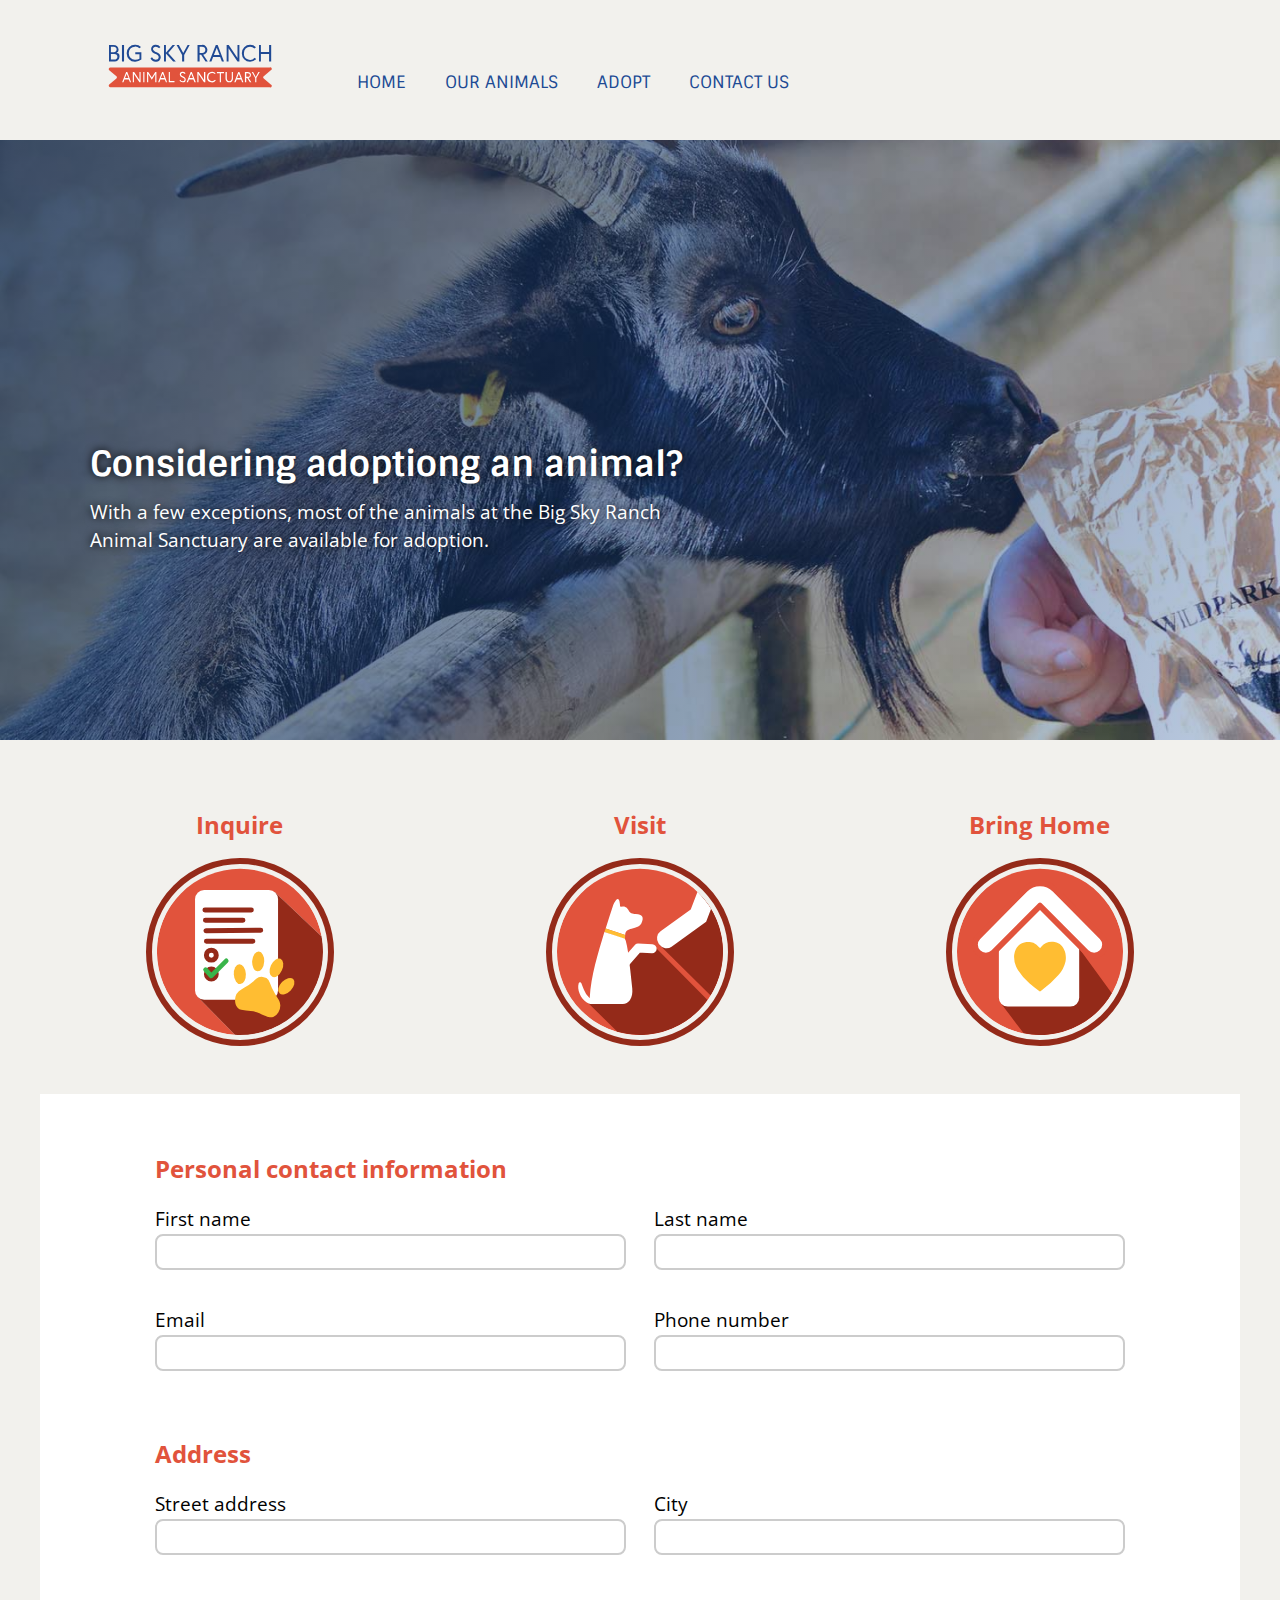
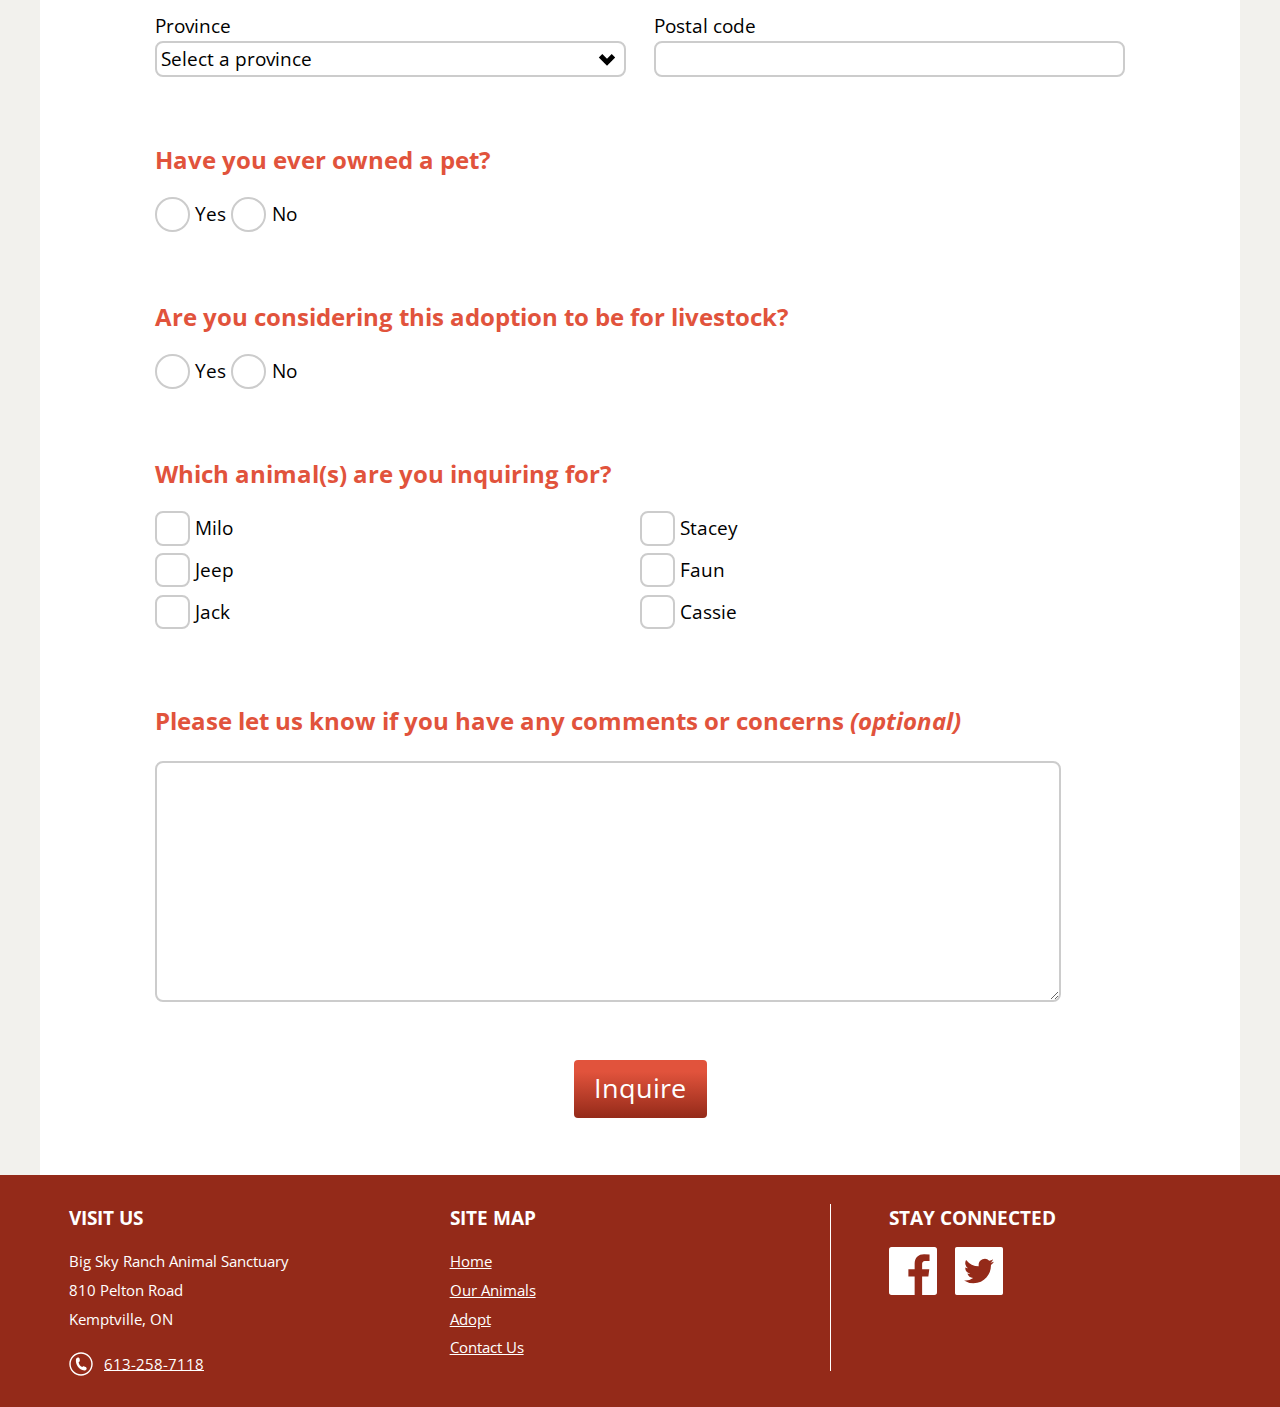
==== commit 92106d5c: "Change radio and checkbox border colour and radius" ====
--- a/adopt.html
+++ b/adopt.html
@@ -44,8 +44,8 @@
     <section id="content">
       <div class="grid banner-container banner-rescue">
         <div class="unit banner-wrapper">
-          <h1 class="absolute island">Considering adoptiong an animal?</h1>
-          <p class="absolute island">With a few exceptions, most of the animals at the Big Sky Ranch Animal Sanctuary are available for adoption.</p>
+          <h1 class="absolute gutter">Considering adoptiong an animal?</h1>
+          <p class="absolute gutter">With a few exceptions, most of the animals at the Big Sky Ranch Animal Sanctuary are available for adoption.</p>
         </div>
       </div>
     </section>
@@ -77,7 +77,7 @@
           <form class="" action="index.html" method="POST">
 
             <fieldset class="wrapper push-0">
-              <legend class="giga gutter-1-2 pad-top pad-b-1-8 red">Personal contact information</legend>
+              <legend class="giga gutter-1-2 pad-t-2 pad-b-1-8 red">Personal contact information</legend>
 
               <div class="grid grid-middle">
                 <div class="unit gutter-1-2 xs-1 s-1 m-1-2 l-1-2 xl-1-2 pad-bottom pad-t-1-4">
@@ -159,10 +159,10 @@
               <legend class="giga pad-top pad-b-1-2 red">Are you considering this adoption to be for livestock?</legend>
               <div class="grid grid-middle">
                 <div class="unit pad-bottom">
-                  <input type="radio" id="drive-y" name="check-2">
-                  <label for="drive-y">Yes</label>
-                  <input type="radio" id="drive-n" name="check-2">
-                  <label for="drive-n">No</label>
+                  <input type="radio" id="adopt-y" name="check-2">
+                  <label for="adopt-y">Yes</label>
+                  <input type="radio" id="adopt-n" name="check-2">
+                  <label for="adopt-n">No</label>
                 </div>
               </div>
             </fieldset>
@@ -206,14 +206,14 @@
               </div>
             </fieldset>
 
-            <fieldset class="wrapper gutter-1-2 pad-b-2">
+            <fieldset class="wrapper gutter-1-2 pad-bottom">
               <legend class="giga pad-top pad-b-1-2 red">Please let us know if you have any comments or concerns <span class="italic">(optional)</span></legend>
               <div class="unit">
                 <textarea id="questions" name="name" rows="8" cols="80"></textarea>
               </div>
             </fieldset>
 
-            <div class="text-center pad-b-2 pad-top tera">
+            <div class="text-center pad-b-2 pad-t-0 tera">
               <button class="btn" type="submit">Inquire</button>
             </div>
           </form>
--- a/css/main.css
+++ b/css/main.css
@@ -101,14 +101,13 @@
 }
 
 .banner-wrapper h1 {
-  margin-top: .5em;
   color: #fff;
   font-family: Sintony, sans-serif;
   text-shadow: 0 0 8px #000;
 }
 
 .banner-wrapper p {
-  margin-top: 3.5em;
+  margin-top: 4em;
   color: #fff;
   text-shadow: 0 0 8px #000;
   max-width: 38em;
@@ -167,7 +166,18 @@
 }
 
 form input,
-form select {
+form select,
+form textarea {
+  border: 2px solid #ccc;
+  border-radius: 8px;
+}
+
+input[type=radio] + label:before {
+  border: 2px solid #ccc;
+}
+
+
+input[type=checkbox] + label:before {
   border: 2px solid #ccc;
   border-radius: 8px;
 }
@@ -214,6 +224,10 @@
 
   .banner-container {
     margin-bottom: 1em;
+  }
+
+  .banner-wrapper p {
+    margin-top: 3em;
   }
 
   .icons-container img {
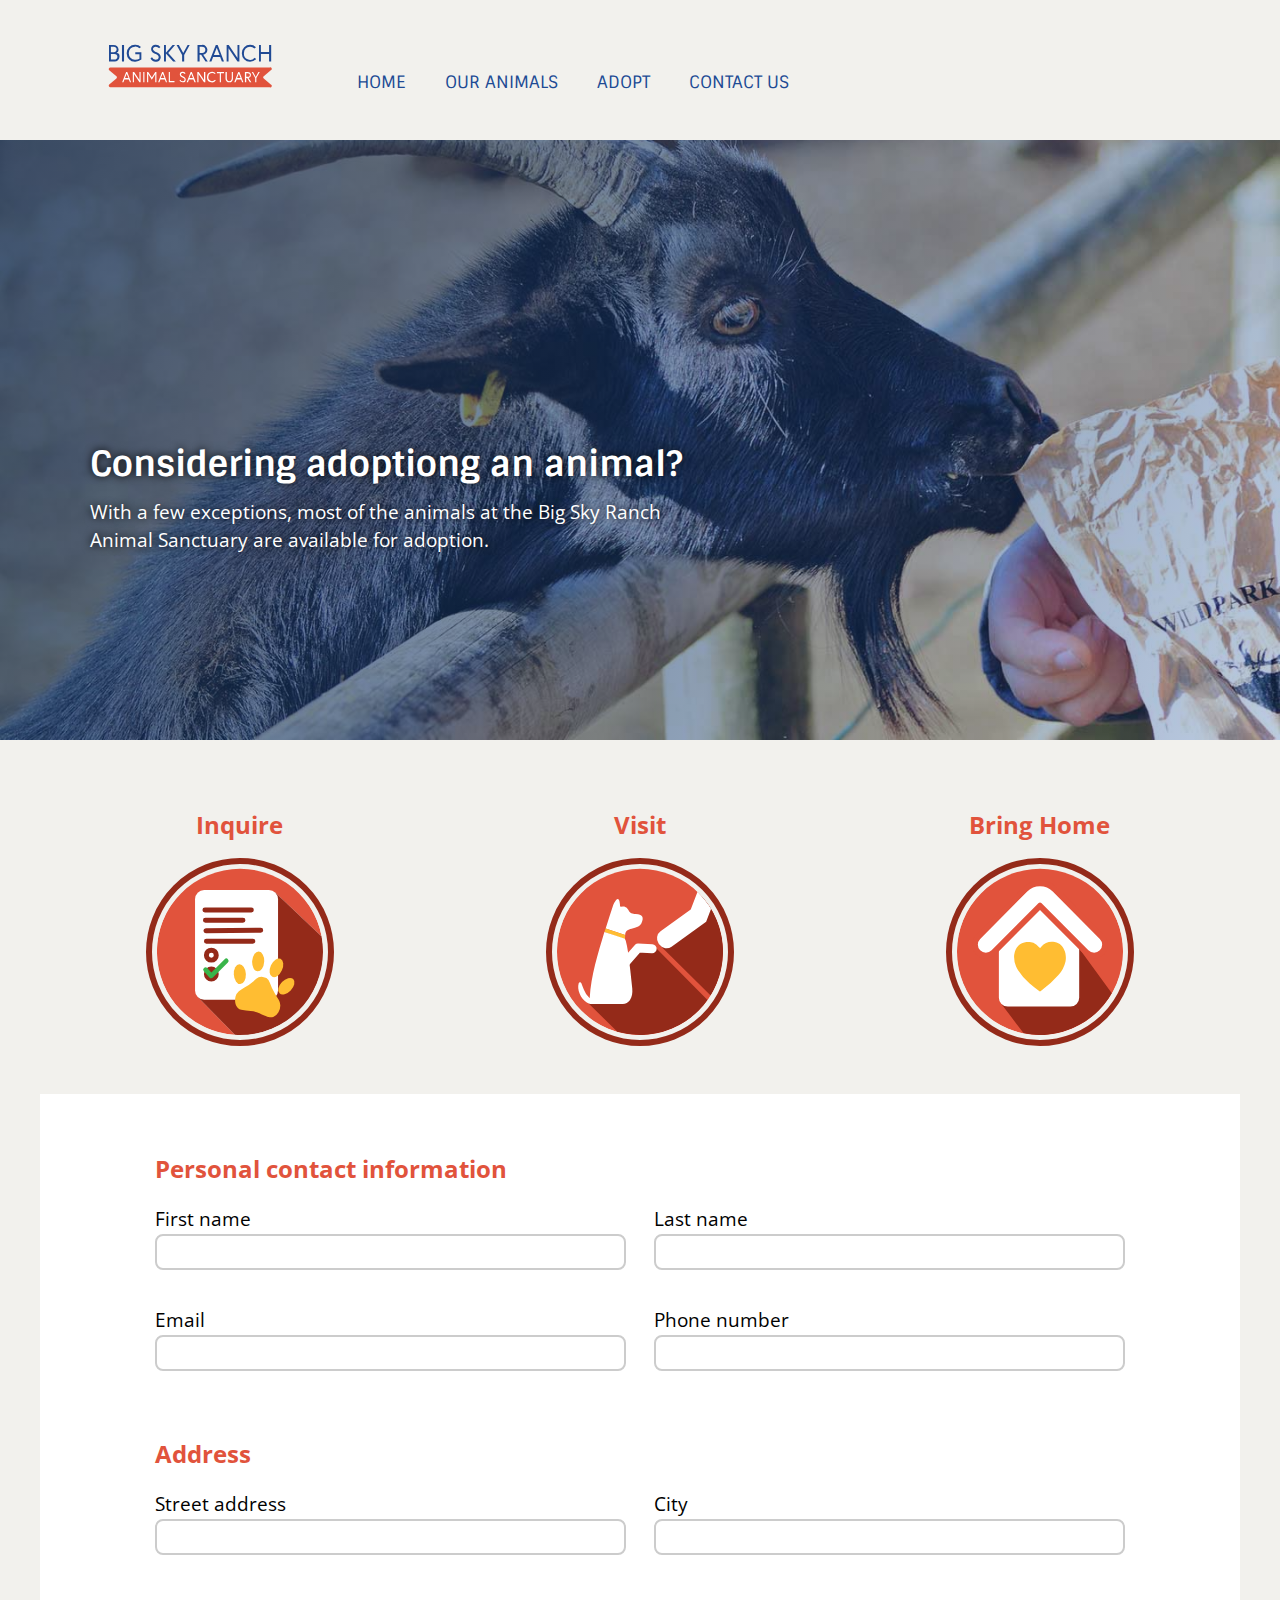
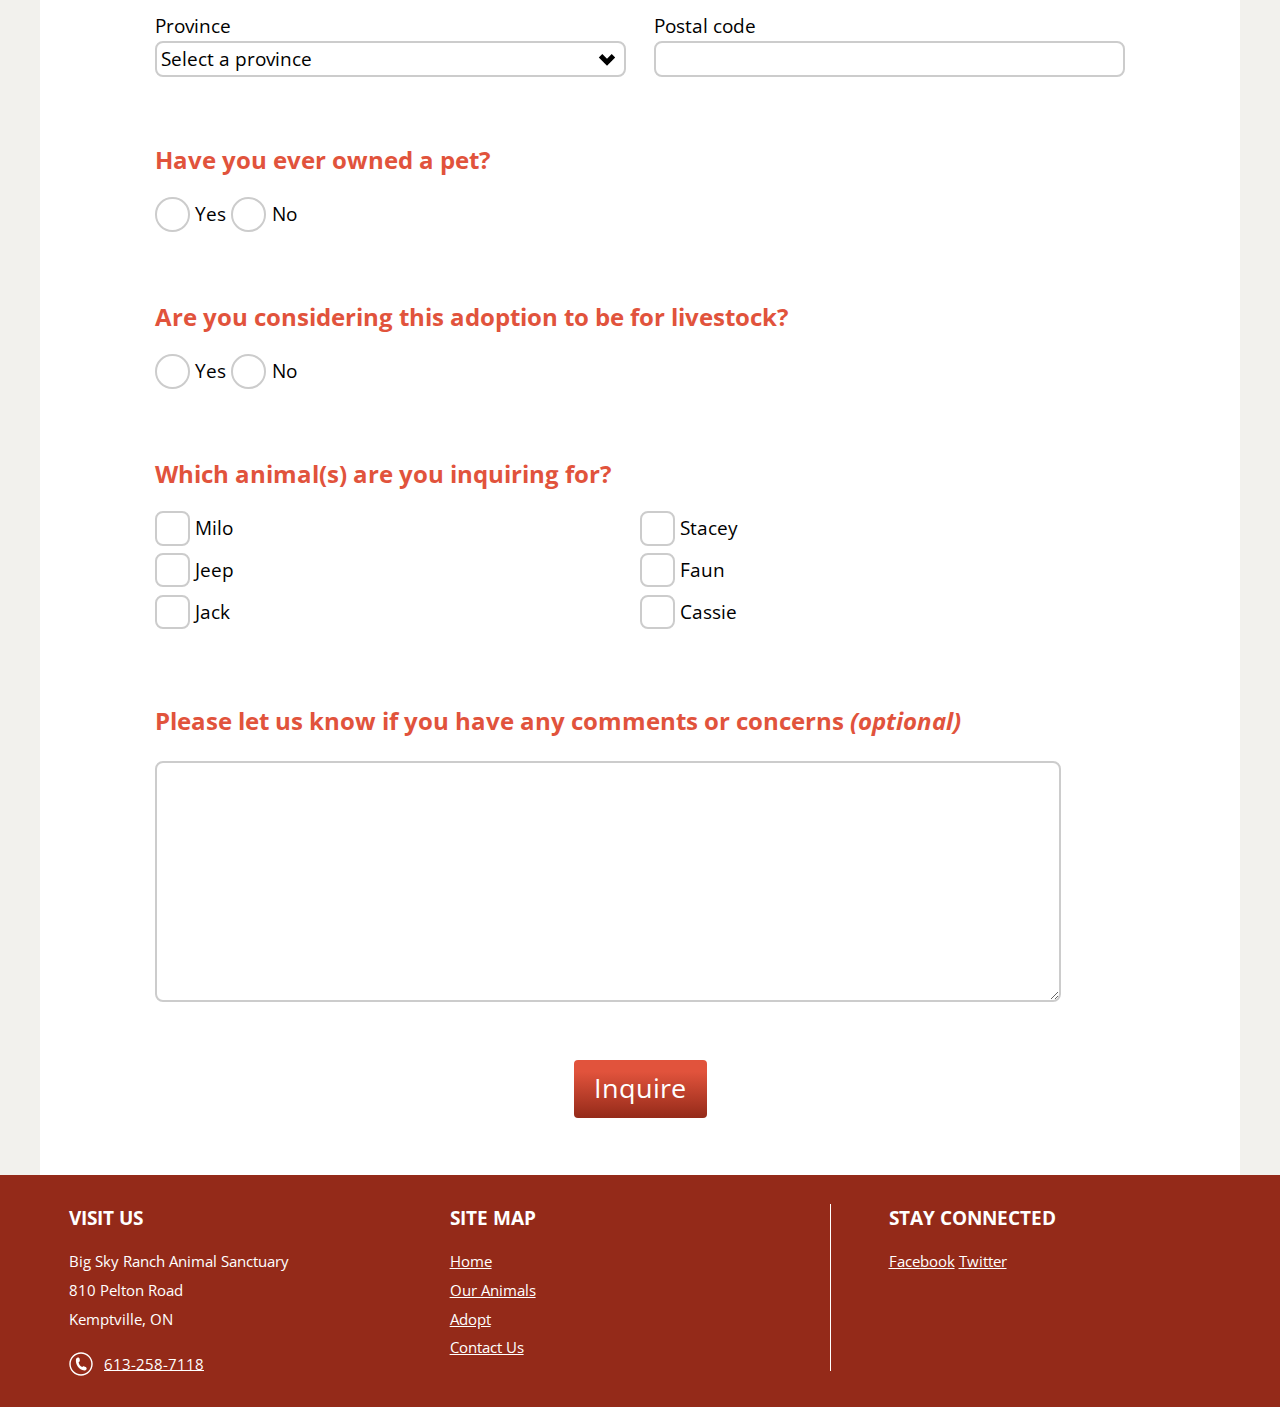
==== commit b6c865a5: "Removed extra requests" ====
--- a/adopt.html
+++ b/adopt.html
@@ -248,8 +248,8 @@
       </div>
       <div class="unit xs-1 s-1 m-1-3 l-1-3 xl-1-3 connect">
         <h3 class="kilo bold text-upper push-1-2">Stay Connected</h3>
-        <a href="https://www.facebook.com/BigSkyRanchAnimalSanctuary"><img class="i-48 push-r-1-2" src="images/icon-facebook.svg" alt="Facebook link icon"></a>
-        <a href="https://twitter.com/BigSkyRanch1"><img class="i-48 push-r-1-2" src="images/icon-twitter.svg" alt="Twitter link icon"></a>
+        <a href="https://www.facebook.com/BigSkyRanchAnimalSanctuary">Facebook</a>
+        <a href="https://twitter.com/BigSkyRanch1">Twitter</a>
       </div>
     </div>
   </footer>
--- a/css/main.css
+++ b/css/main.css
@@ -172,12 +172,11 @@
   border-radius: 8px;
 }
 
-input[type=radio] + label:before {
+input[type="radio"] + label::before {
   border: 2px solid #ccc;
 }
 
-
-input[type=checkbox] + label:before {
+input[type="checkbox"] + label::before {
   border: 2px solid #ccc;
   border-radius: 8px;
 }
@@ -235,8 +234,6 @@
     border-radius: 50%;
     padding: .25em;
     min-width: 55%;
-    /*max-width: 300px;*/
-    /*width: 20%;*/
   }
 
   .icons-container {
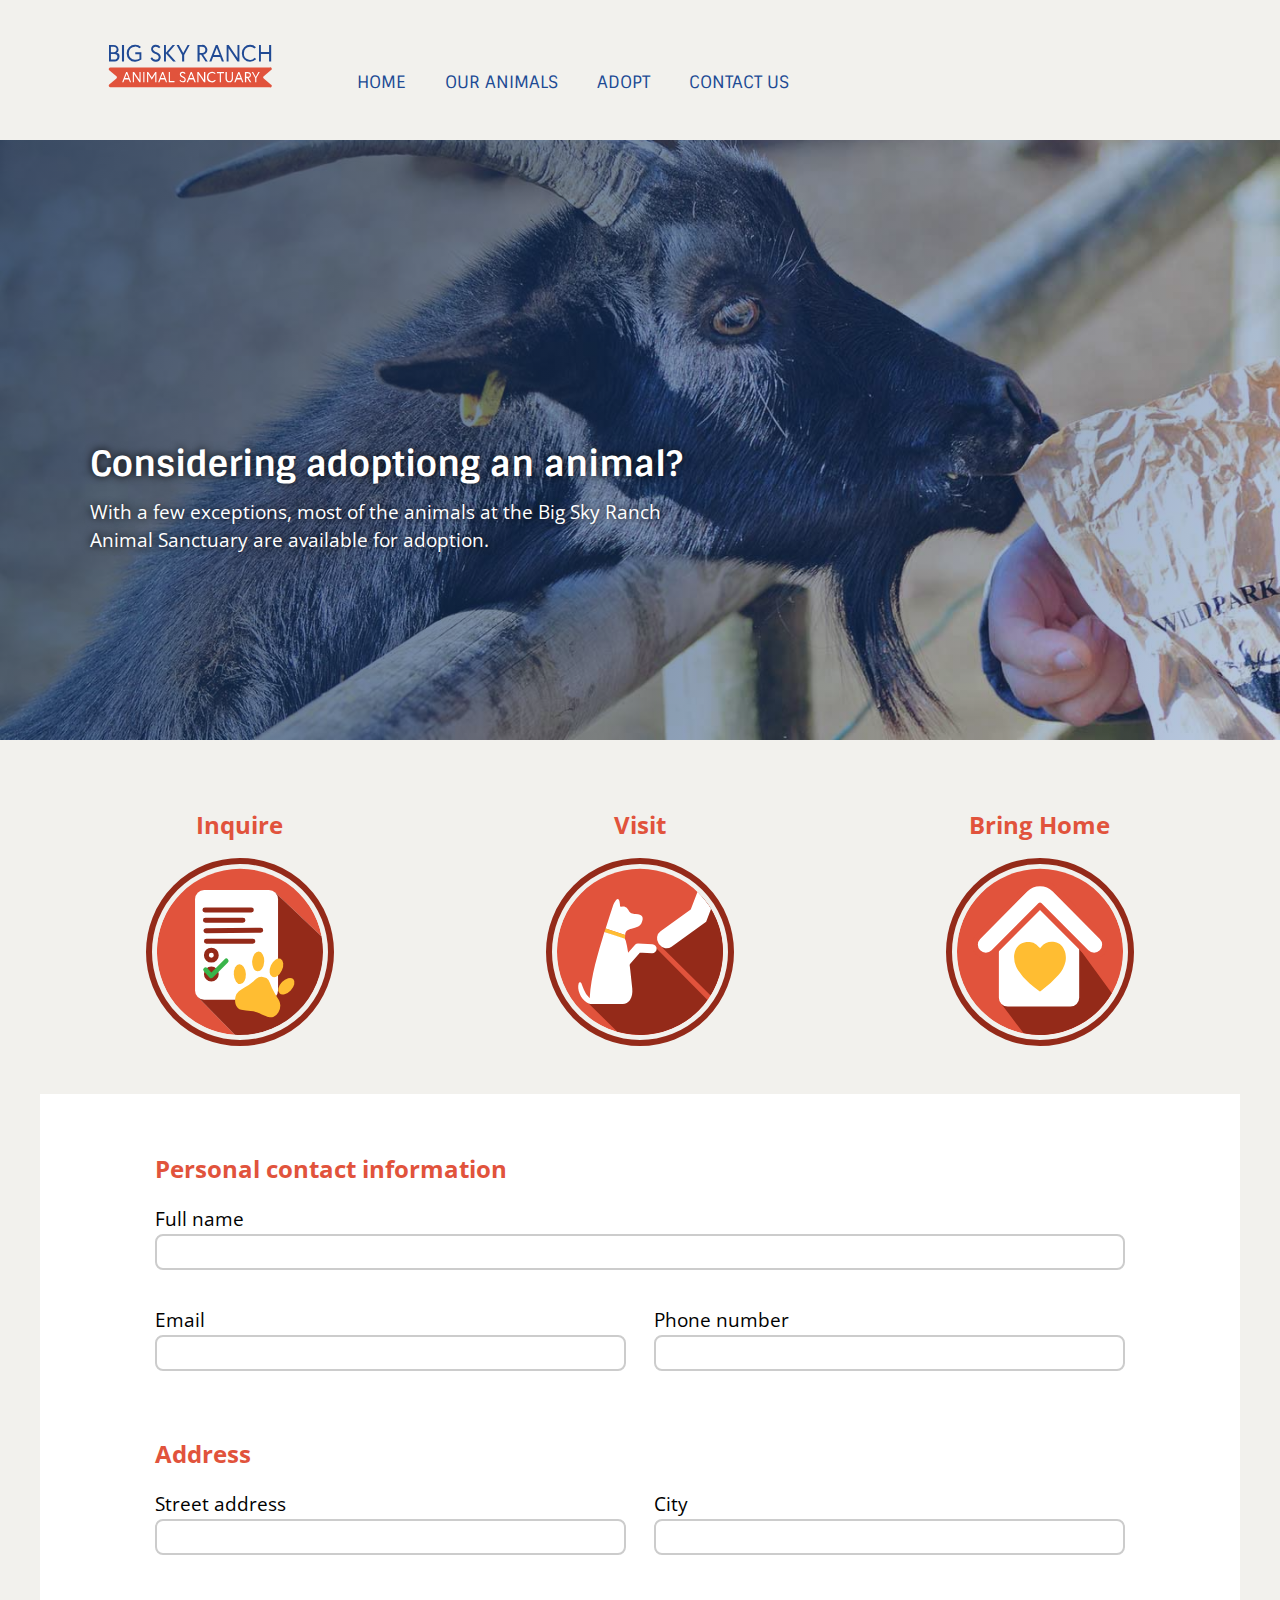
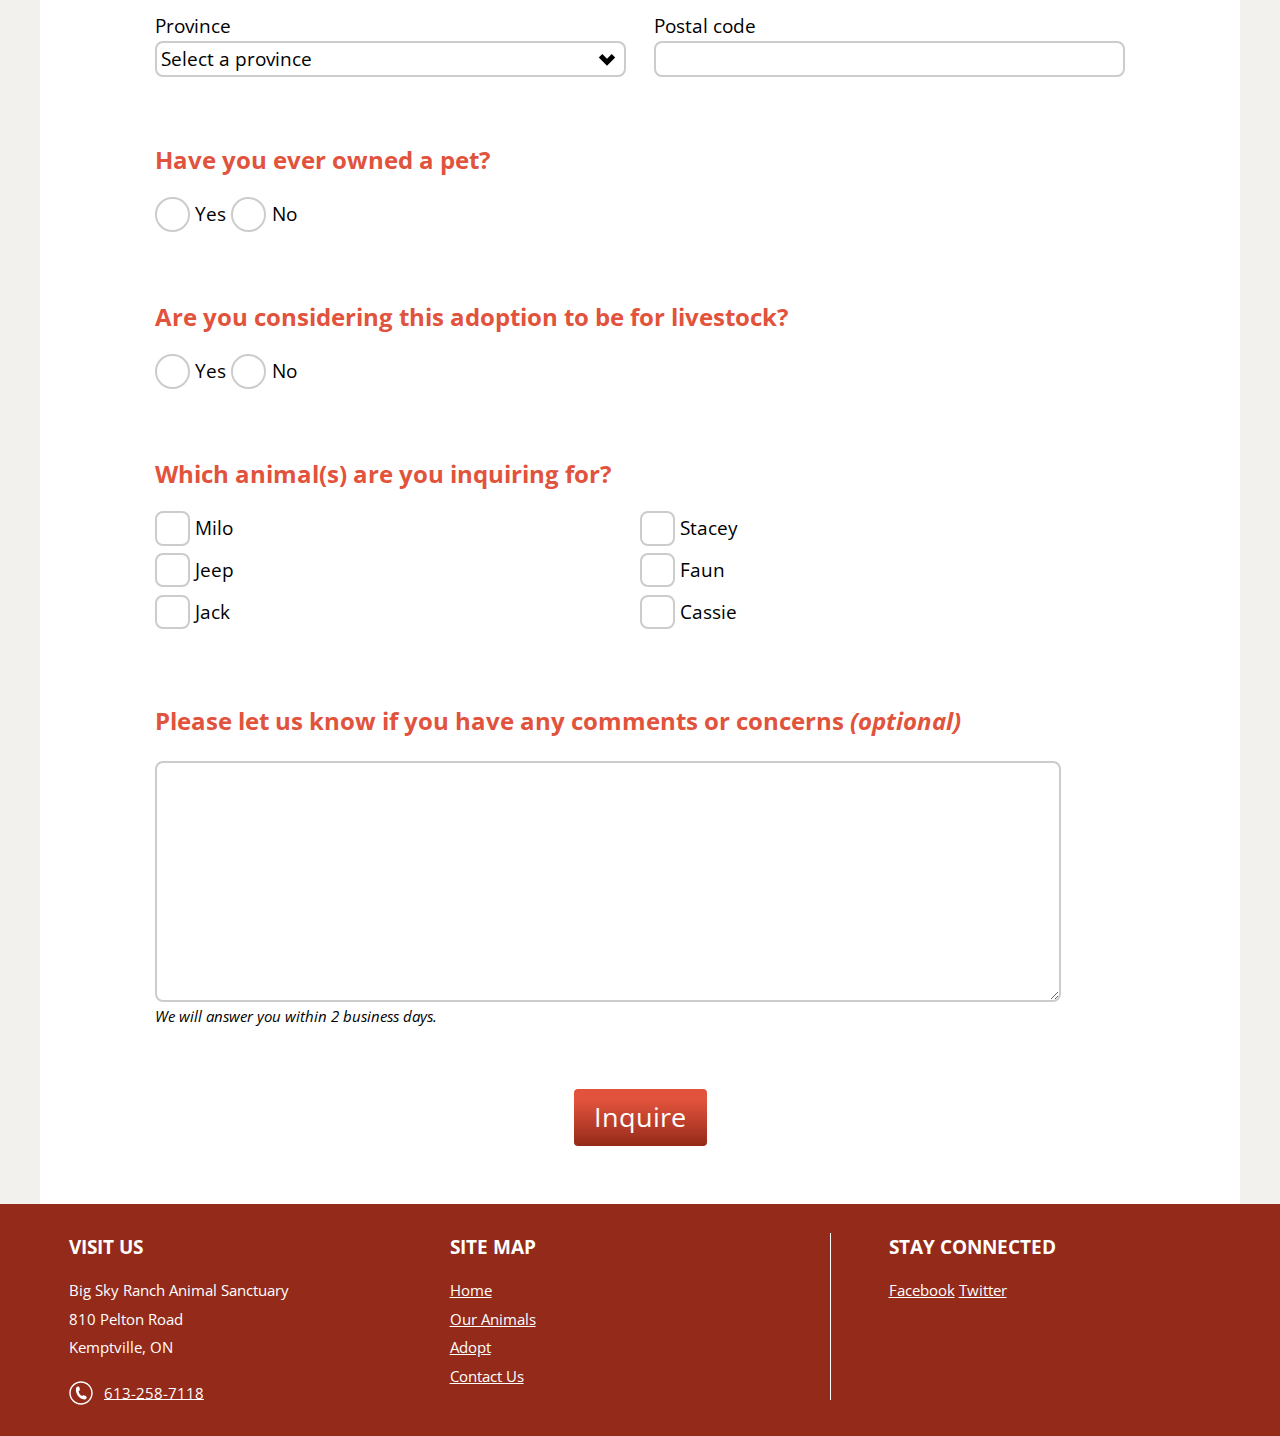
==== commit c16f1276: "Fix some label errors in the form" ====
--- a/adopt.html
+++ b/adopt.html
@@ -68,26 +68,15 @@
       <div class="grid form-container max-width">
         <div class="unit xs-1 s-1 m-1 l-1 xl-1">
 
-          <!-- <div class="form-intro gutter-2 pad-bottom">
-            <h2 class="red tera push-1-2">Inquire about adopting an animal</h2>
-            <p class="push-1-4">Please drop by during visiting hours to find the right animal for your home.</p>
-            <p class="micro">If you are not in the position to adopt an animal, <span class="italic">please consider <a class="red" href="rescues.html">sponsoring</a> one who has made Big Sky their permanent home.</span></p>
-          </div> -->
-
-          <form class="" action="index.html" method="POST">
+          <form action="index.html" method="POST">
 
             <fieldset class="wrapper push-0">
               <legend class="giga gutter-1-2 pad-t-2 pad-b-1-8 red">Personal contact information</legend>
 
               <div class="grid grid-middle">
-                <div class="unit gutter-1-2 xs-1 s-1 m-1-2 l-1-2 xl-1-2 pad-bottom pad-t-1-4">
-                  <label for="name">First name</label>
-                  <input id="name" name="name" required>
-                </div>
-
-                <div class="unit gutter-1-2 xs-1 s-1 m-1-2 l-1-2 xl-1-2 pad-bottom pad-t-1-4">
-                  <label for="name">Last name</label>
-                  <input type="text" name="nickname" required>
+                <div class="unit gutter-1-2 xs-1 s-1 m-1 l-1 xl-1 pad-bottom pad-t-1-4">
+                  <label for="name">Full name</label>
+                  <input id="name" name="name">
                 </div>
 
                 <div class="unit gutter-1-2 xs-1 s-1 m-1-2 l-1-2 xl-1-2 pad-bottom pad-t-1-4">
@@ -210,11 +199,12 @@
               <legend class="giga pad-top pad-b-1-2 red">Please let us know if you have any comments or concerns <span class="italic">(optional)</span></legend>
               <div class="unit">
                 <textarea id="questions" name="name" rows="8" cols="80"></textarea>
+                <label for="questions" aria-label="Text area to ask any questions" class="italic micro">We will answer you within 2 business days.</label>
               </div>
             </fieldset>
 
             <div class="text-center pad-b-2 pad-t-0 tera">
-              <button class="btn" type="submit">Inquire</button>
+              <button class="btn btn-ghost" type="submit">Inquire</button>
             </div>
           </form>
 
--- a/css/main.css
+++ b/css/main.css
@@ -117,10 +117,20 @@
   color: #000;
 }
 
+.pet {
+  background-color: #fff;
+  border-radius: 0;
+  margin: 0 auto;
+  margin-bottom: 2.5em;
+  padding: 2.5em;
+  width: 100%;
+}
+
 .pet img {
+  border-radius: 8px;
+  margin: 0 auto;
+  margin-bottom: 1em;
   object-fit: cover;
-  width: 270px;
-  height: 270px;
 }
 
 .connect {
@@ -209,6 +219,14 @@
     padding-left: 90px;
   }
 
+  .pet {
+    margin: 0 auto;
+    border-radius: 8px;
+    margin-bottom: 2.5em;
+    background-color: #fff;
+    width: 45%;
+  }
+
 }
 
 @media only screen and (min-width: 38em) {
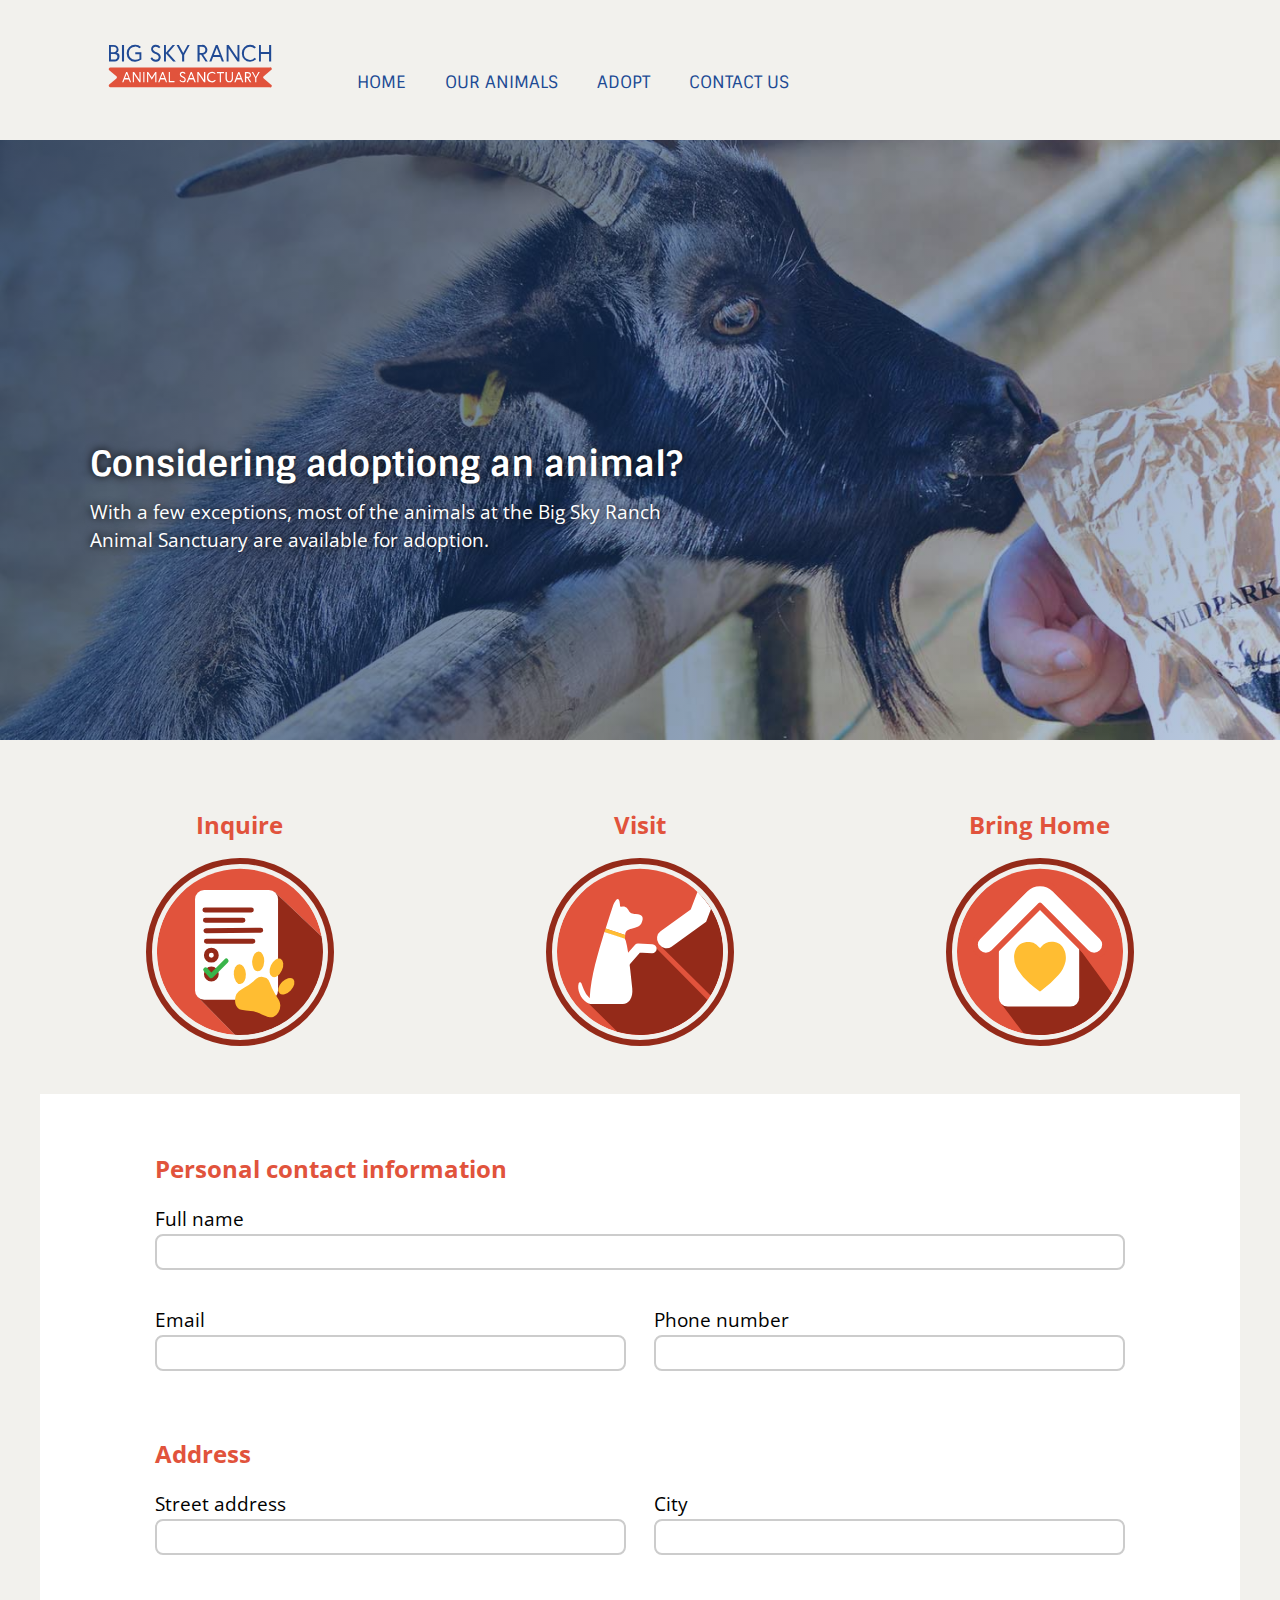
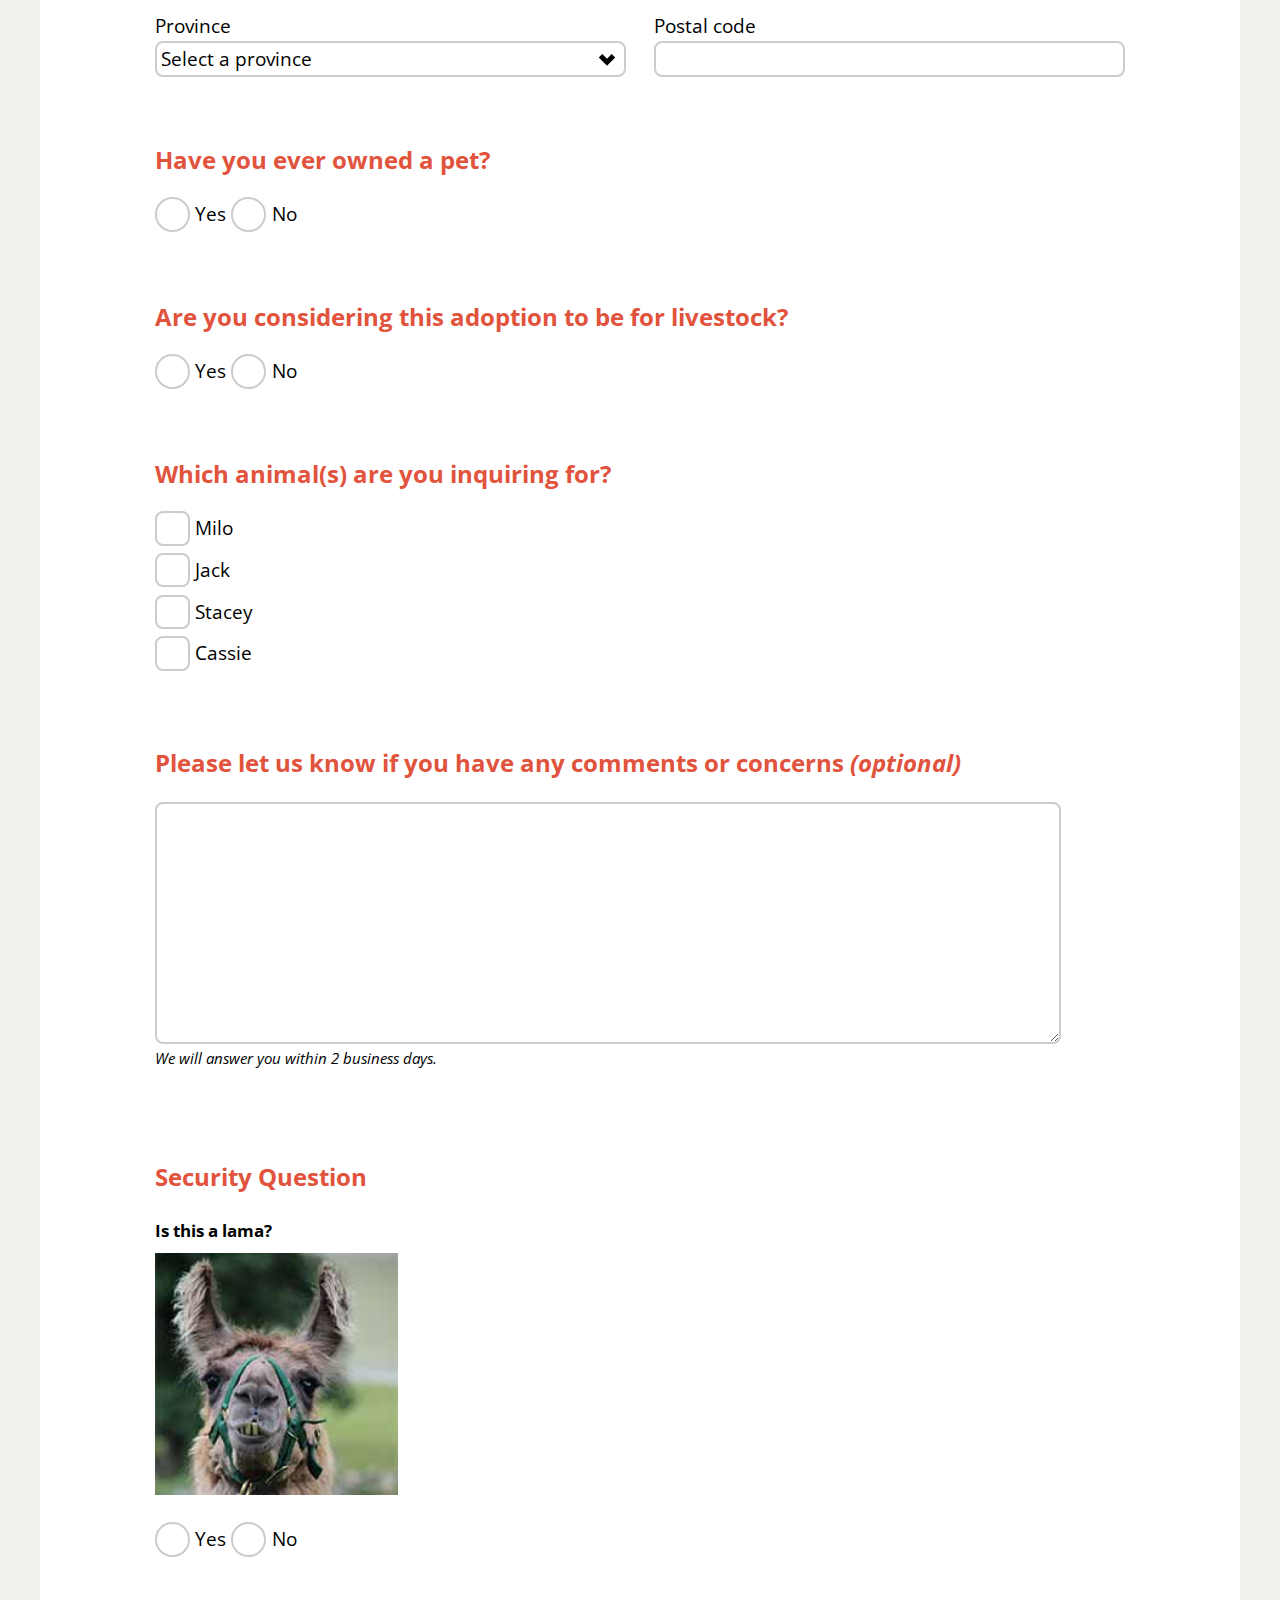
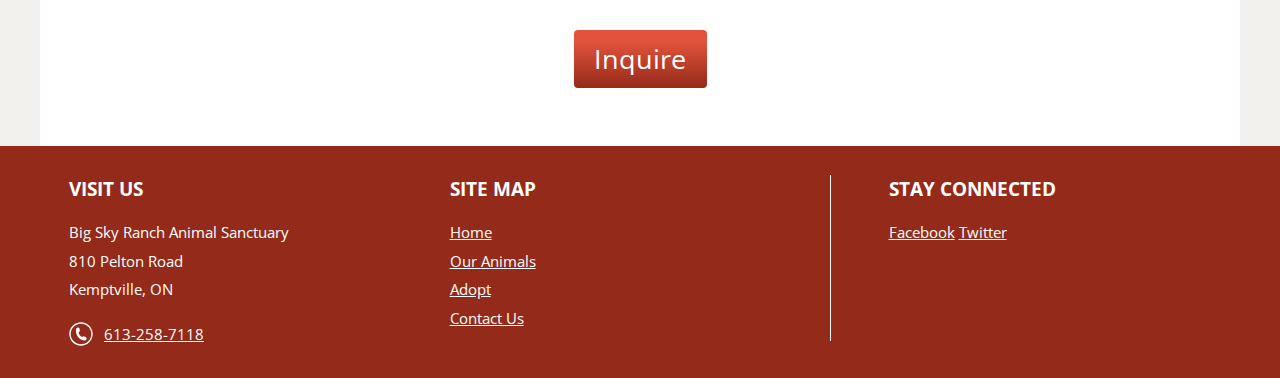
==== commit 8fc6da84: "Add a image to embed" ====
--- a/adopt.html
+++ b/adopt.html
@@ -159,38 +159,26 @@
             <fieldset class="wrapper gutter-1-2">
               <legend class="giga pad-top pad-b-1-2 red">Which animal(s) are you inquiring for?</legend>
               <div class="grid grid-stretch">
-                <div class="unit xs-1 s-1 m-1-2 l-1-2 xl-1-2">
+                <div class="unit xs-1 s-1 m-1 l-1 xl-1">
                   <div class="push-1-4">
                     <input id="milo" type="checkbox">
                     <label for="milo">Milo</label>
                   </div>
 
                   <div class="push-1-4">
-                    <input id="jeep" type="checkbox">
-                    <label for="jeep">Jeep</label>
-                  </div>
-
-                  <div class="push-1-4">
                     <input id="jack" type="checkbox">
                     <label for="jack">Jack</label>
                   </div>
-                </div>
-                <div class="unit xs-1 s-1 m-1-2 l-1-2 xl-1-2">
+
                   <div class="push-1-4">
                     <input id="stacey" type="checkbox">
                     <label for="stacey">Stacey</label>
                   </div>
 
                   <div class="push-1-4">
-                    <input id="faun" type="checkbox">
-                    <label for="faun">Faun</label>
-                  </div>
-
-                  <div class="push-1-4">
                     <input id="cassie" type="checkbox">
                     <label for="cassie">Cassie</label>
                   </div>
-
                 </div>
               </div>
             </fieldset>
@@ -201,6 +189,28 @@
                 <textarea id="questions" name="name" rows="8" cols="80"></textarea>
                 <label for="questions" aria-label="Text area to ask any questions" class="italic micro">We will answer you within 2 business days.</label>
               </div>
+            </fieldset>
+
+            <fieldset class="wrapper gutter-1-2 pad-bottom">
+              <legend class="giga pad-top pad-b-1-2 red">Security Question</legend>
+              <div class="grid">
+                <div class="unit xs-1-2 s-1-2 m-1-4">
+                  <h3 class="milli push-1-4">Is this a lama?</h3>
+                  <div class="embed embed-1by1 lama">
+                    <img class="img-flex embed-item" src="images/lama-derp.jpg" alt="This is a picture of a lama">
+                  </div>
+                </div>
+              </div>
+
+              <div class="grid grid-middle">
+                <div class="unit pad-b-1-2 pad-top">
+                  <input type="radio" id="lama-y" name="check-3">
+                  <label for="lama-y">Yes</label>
+                  <input type="radio" id="lama-n" name="check-3">
+                  <label for="lama-n">No</label>
+                </div>
+              </div>
+
             </fieldset>
 
             <div class="text-center pad-b-2 pad-t-0 tera">
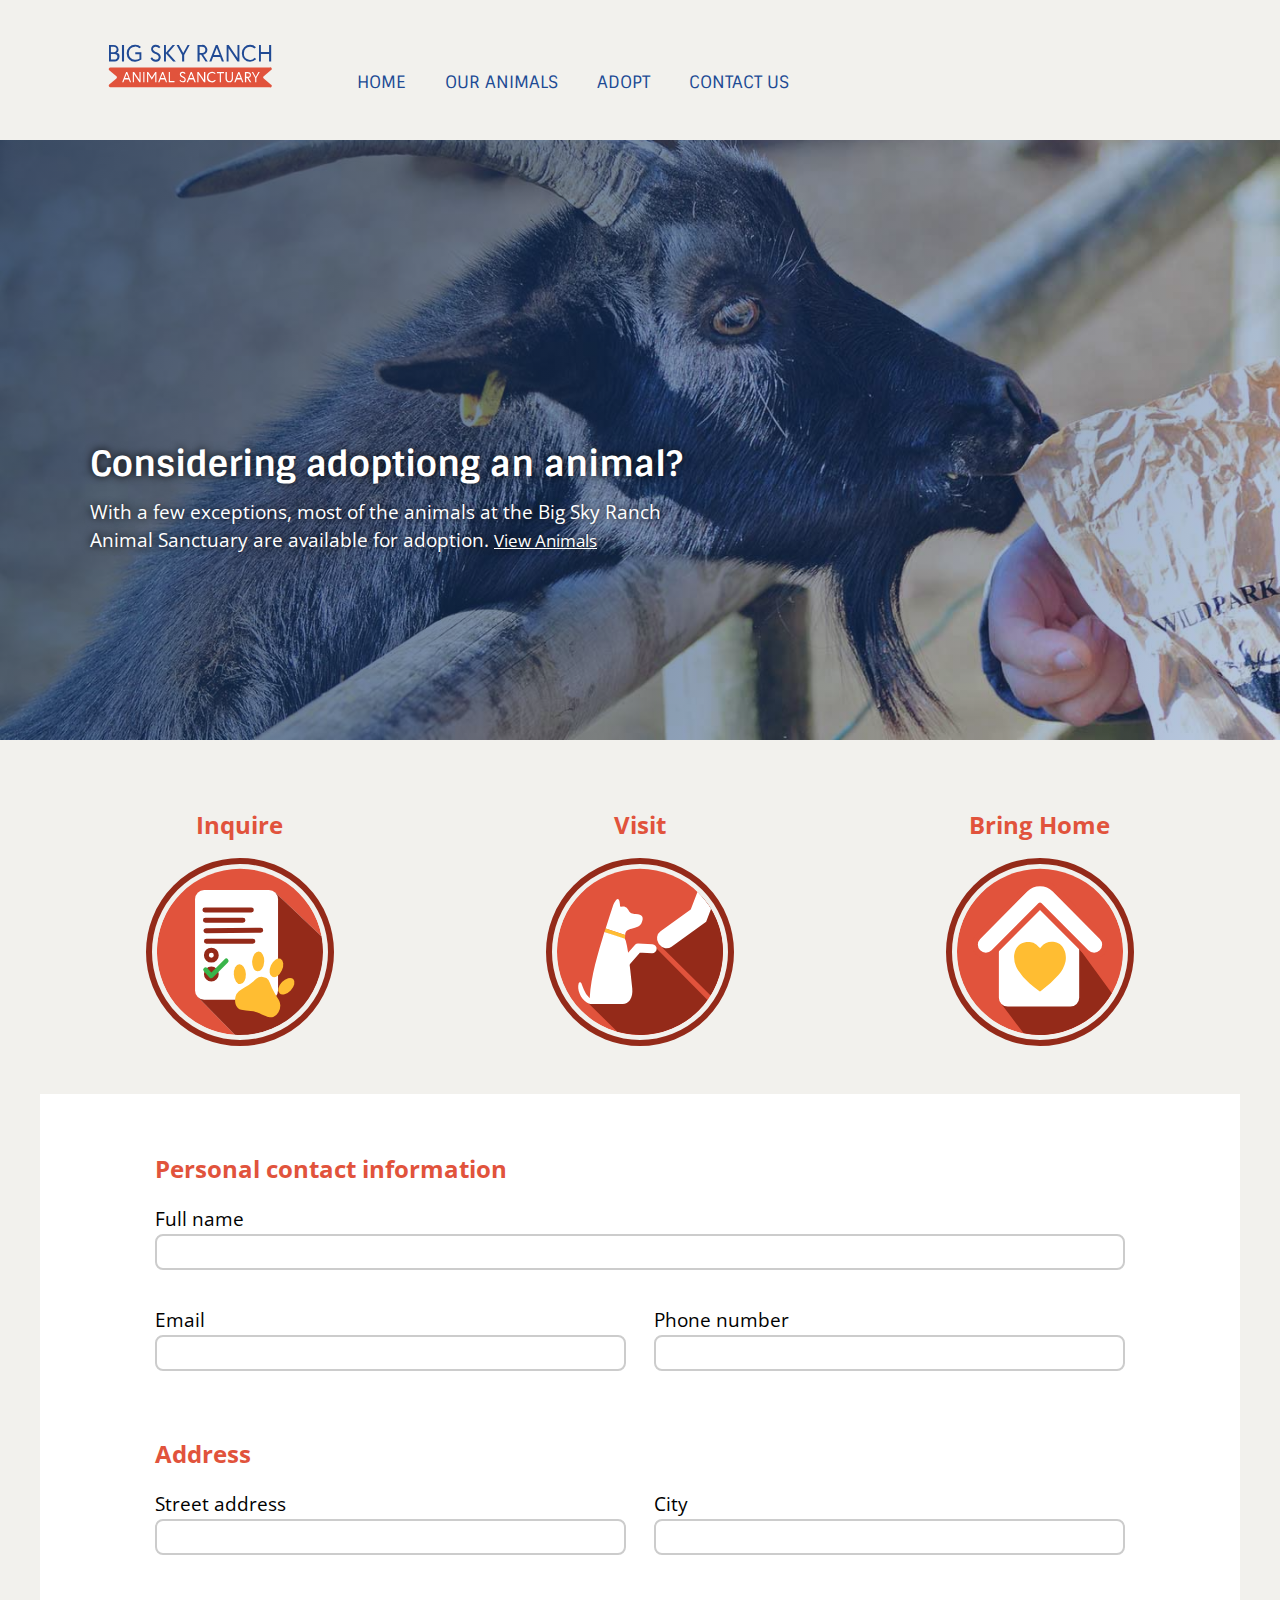
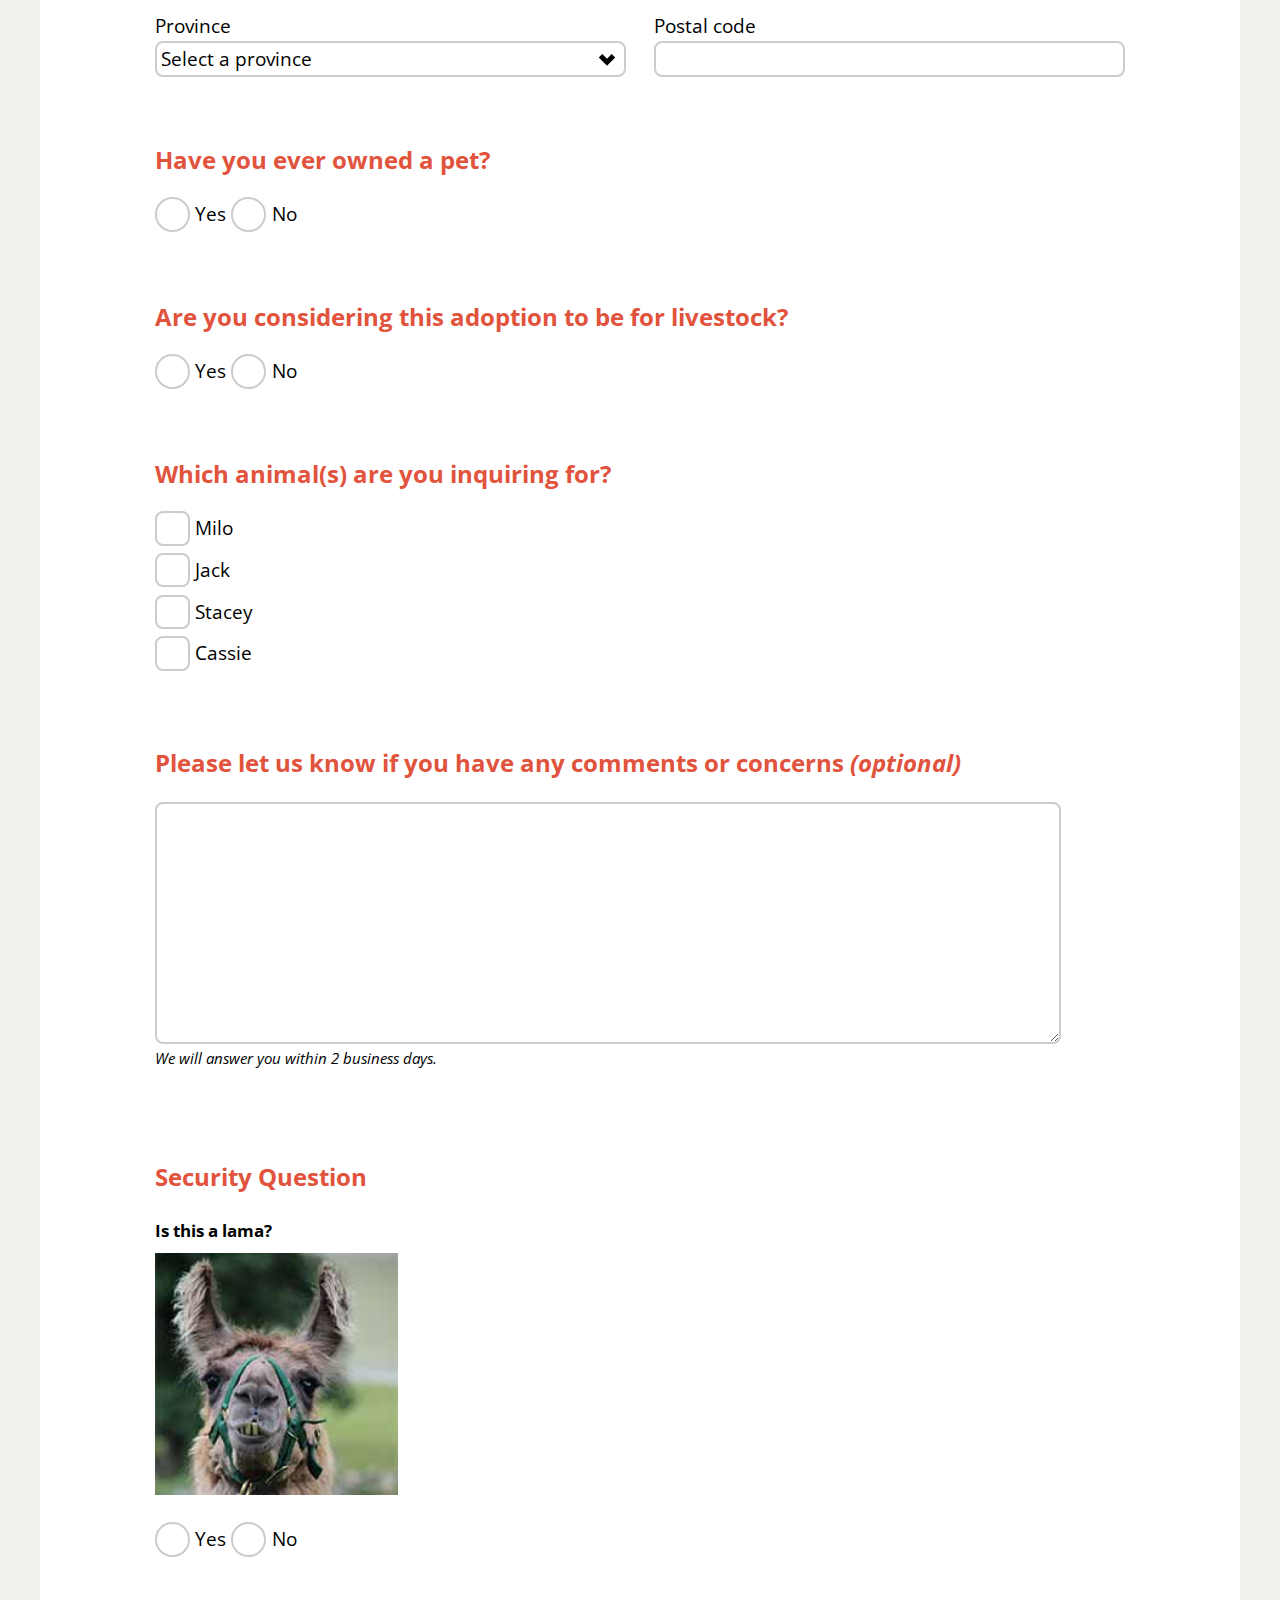
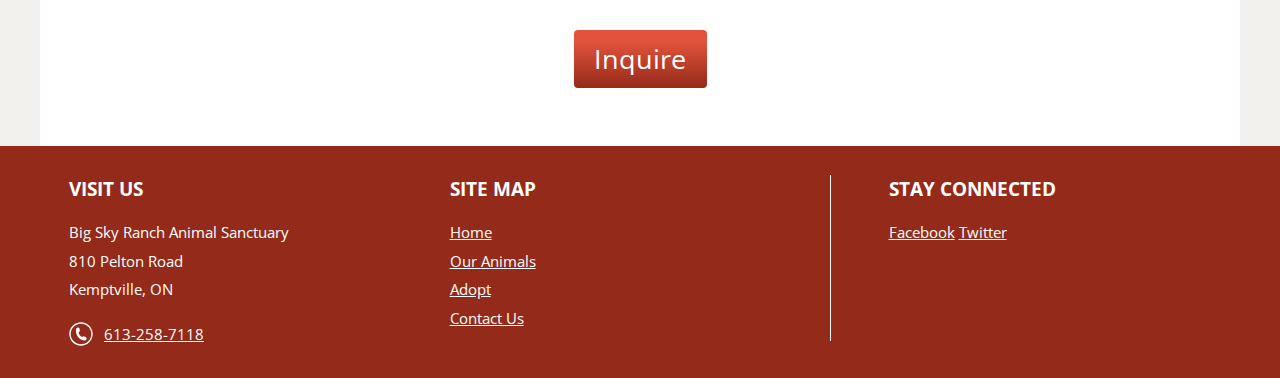
==== commit 214b7d6e: "Added a link to main" ====
--- a/adopt.html
+++ b/adopt.html
@@ -40,12 +40,13 @@
     </div>
   </header>
 
-  <main role="main">
+  <main role="main" id="main">
     <section id="content">
       <div class="grid banner-container banner-rescue">
         <div class="unit banner-wrapper">
           <h1 class="absolute gutter">Considering adoptiong an animal?</h1>
-          <p class="absolute gutter">With a few exceptions, most of the animals at the Big Sky Ranch Animal Sanctuary are available for adoption.</p>
+          <p class="absolute gutter">With a few exceptions, most of the animals at the Big Sky Ranch Animal Sanctuary are available for adoption. <a class="white milli" href="rescues.html">View Animals</a></p>
+          <!-- <a class="" href="rescues.html">View Animals</a> -->
         </div>
       </div>
     </section>
--- a/css/main.css
+++ b/css/main.css
@@ -15,6 +15,10 @@
 
 .red {
   color: #e1533c;
+}
+
+.white {
+  color: #fff;
 }
 
 .black {
@@ -127,7 +131,6 @@
 }
 
 .pet img {
-  border-radius: 8px;
   margin: 0 auto;
   margin-bottom: 1em;
   object-fit: cover;
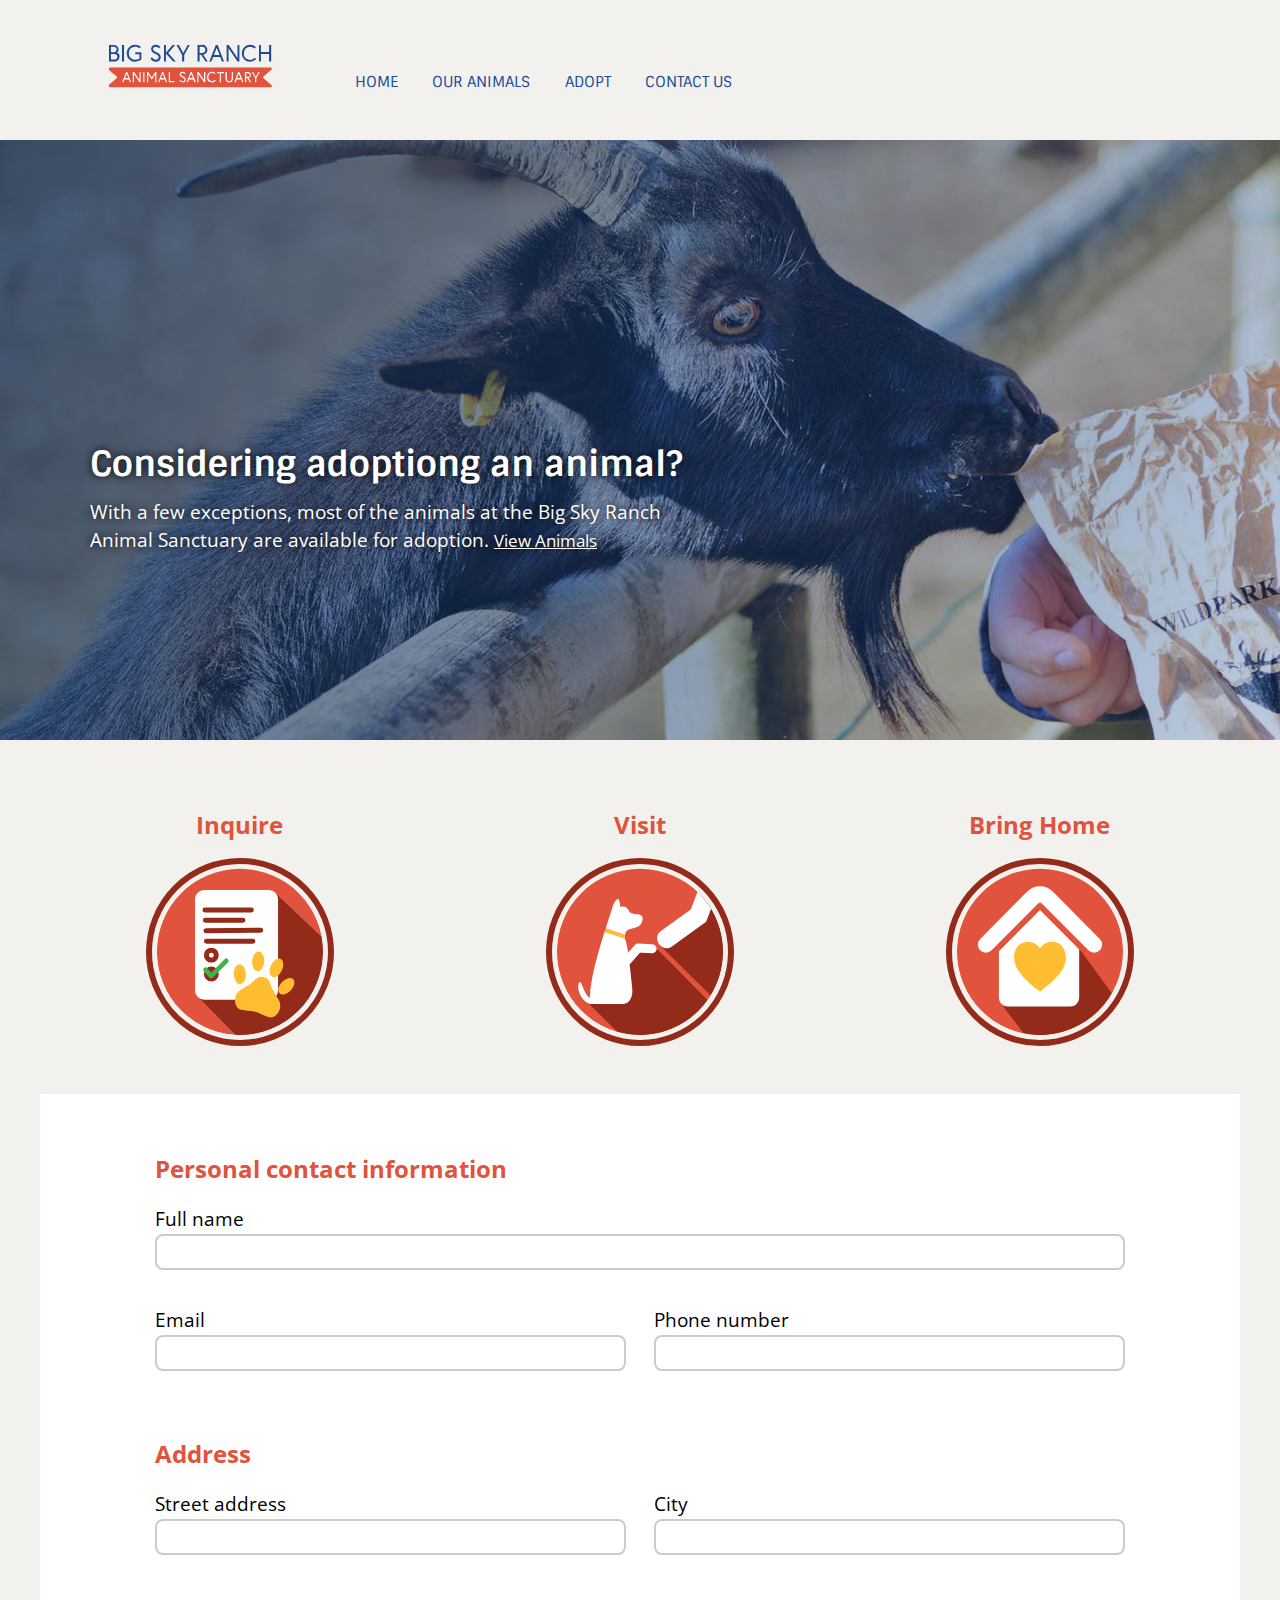
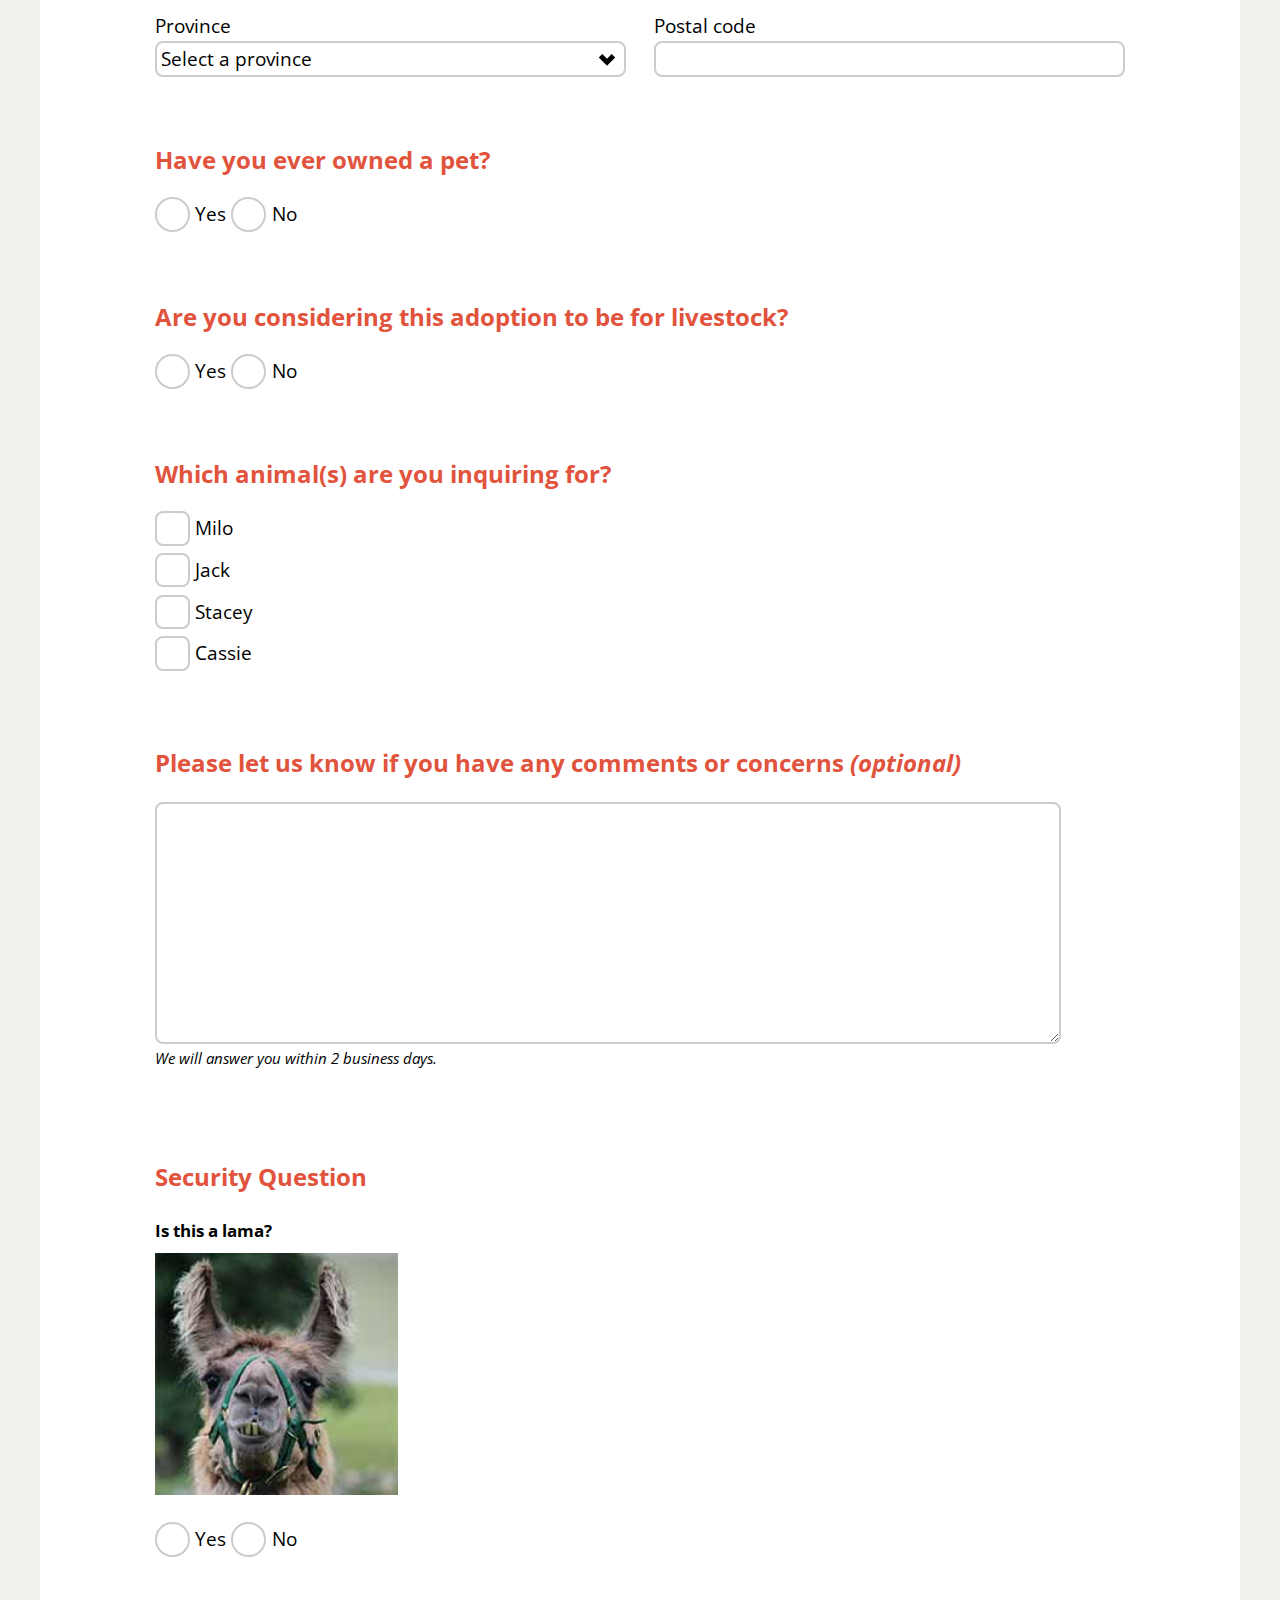
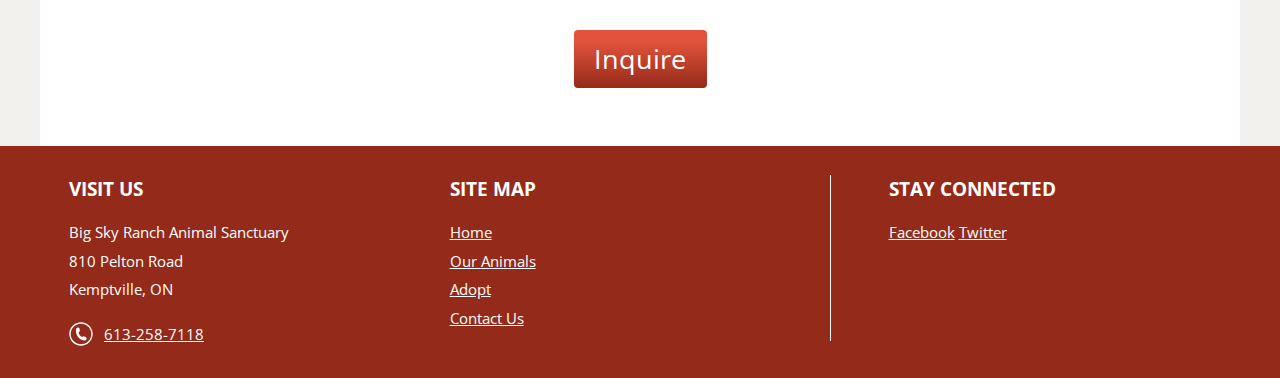
==== commit 763ed73c: "Shrink nav links to fit better on one line" ====
--- a/adopt.html
+++ b/adopt.html
@@ -29,7 +29,7 @@
 
       <div class="unit xs-1 s-1 m-1 l-3-4 xl-3-4">
         <nav tabindex="0" id="nav" role="navigation">
-          <ul class="nav-wrapper list-group milli text-upper">
+          <ul class="nav-wrapper list-group micro text-upper">
             <li><a href="index.html">Home</a></li>
             <li><a href="rescues.html">Our Animals</a></li>
             <li><a href="adopt.html">Adopt</a></li>
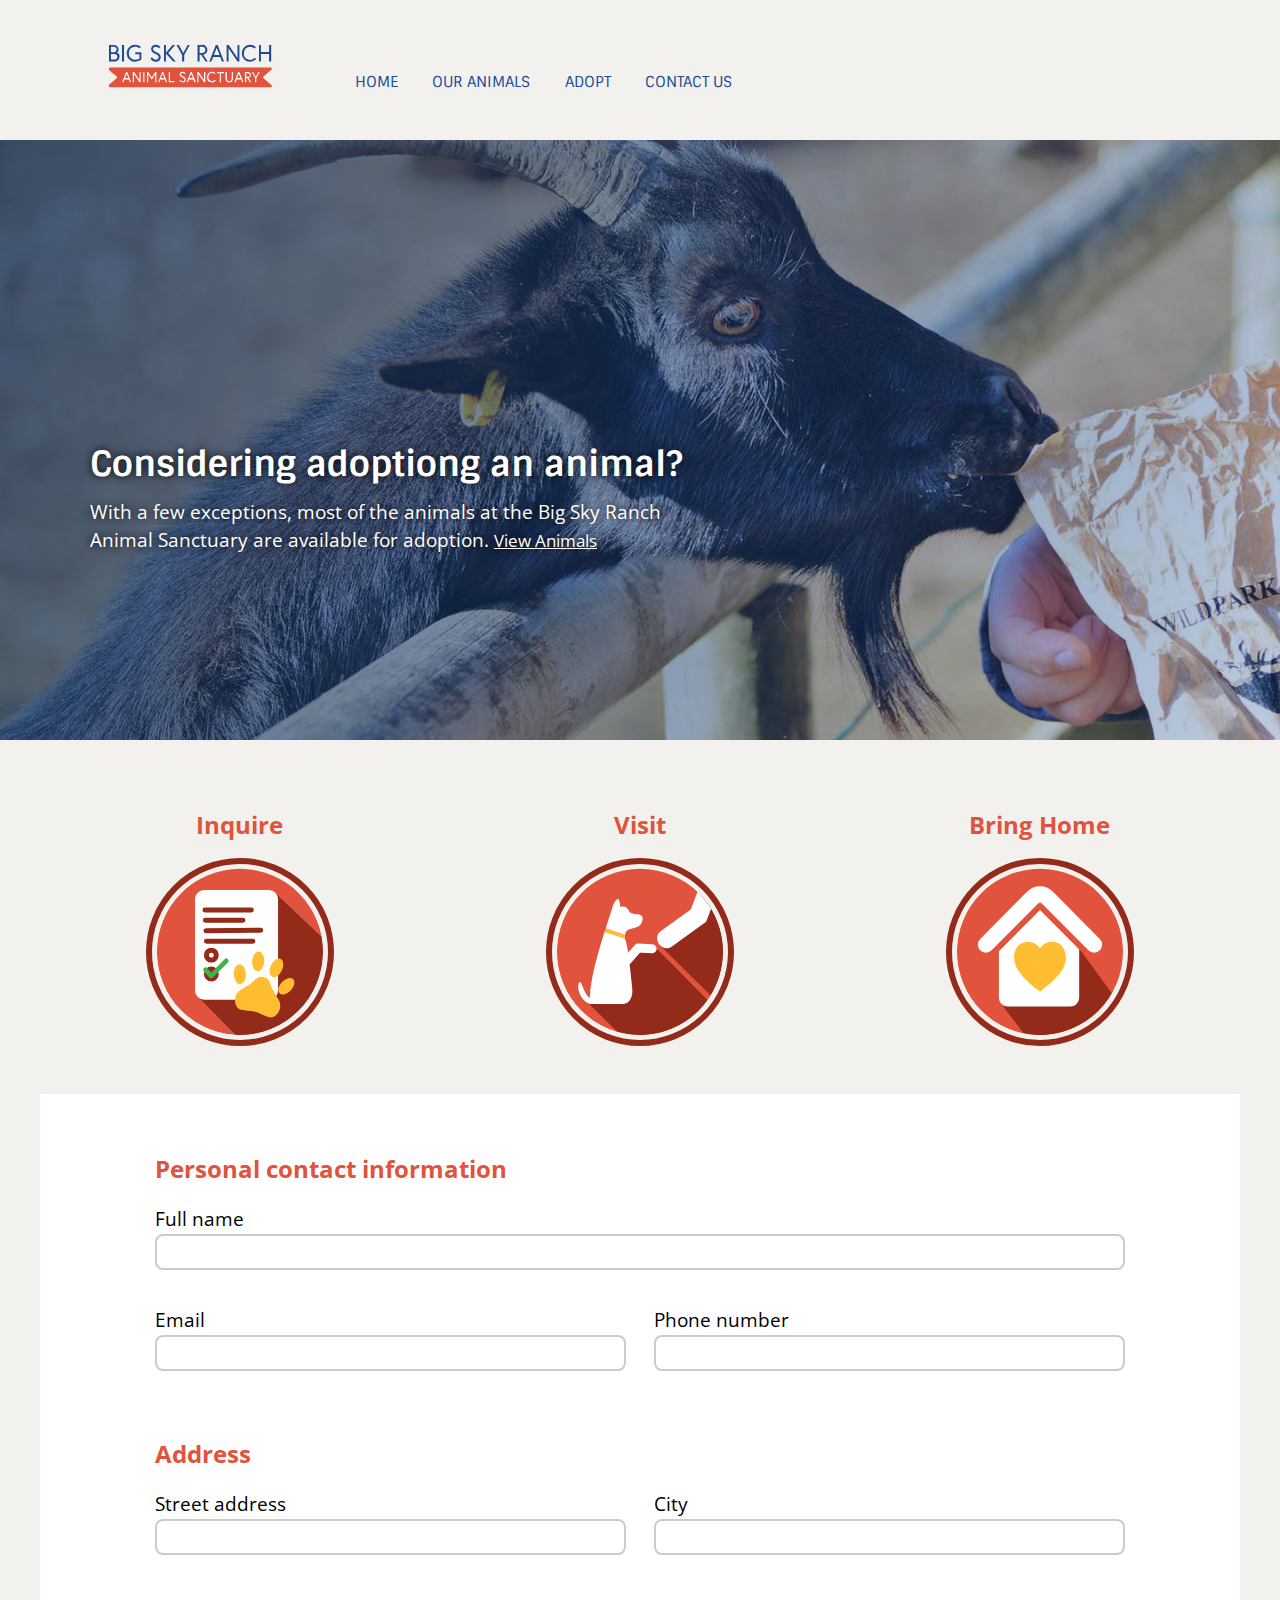
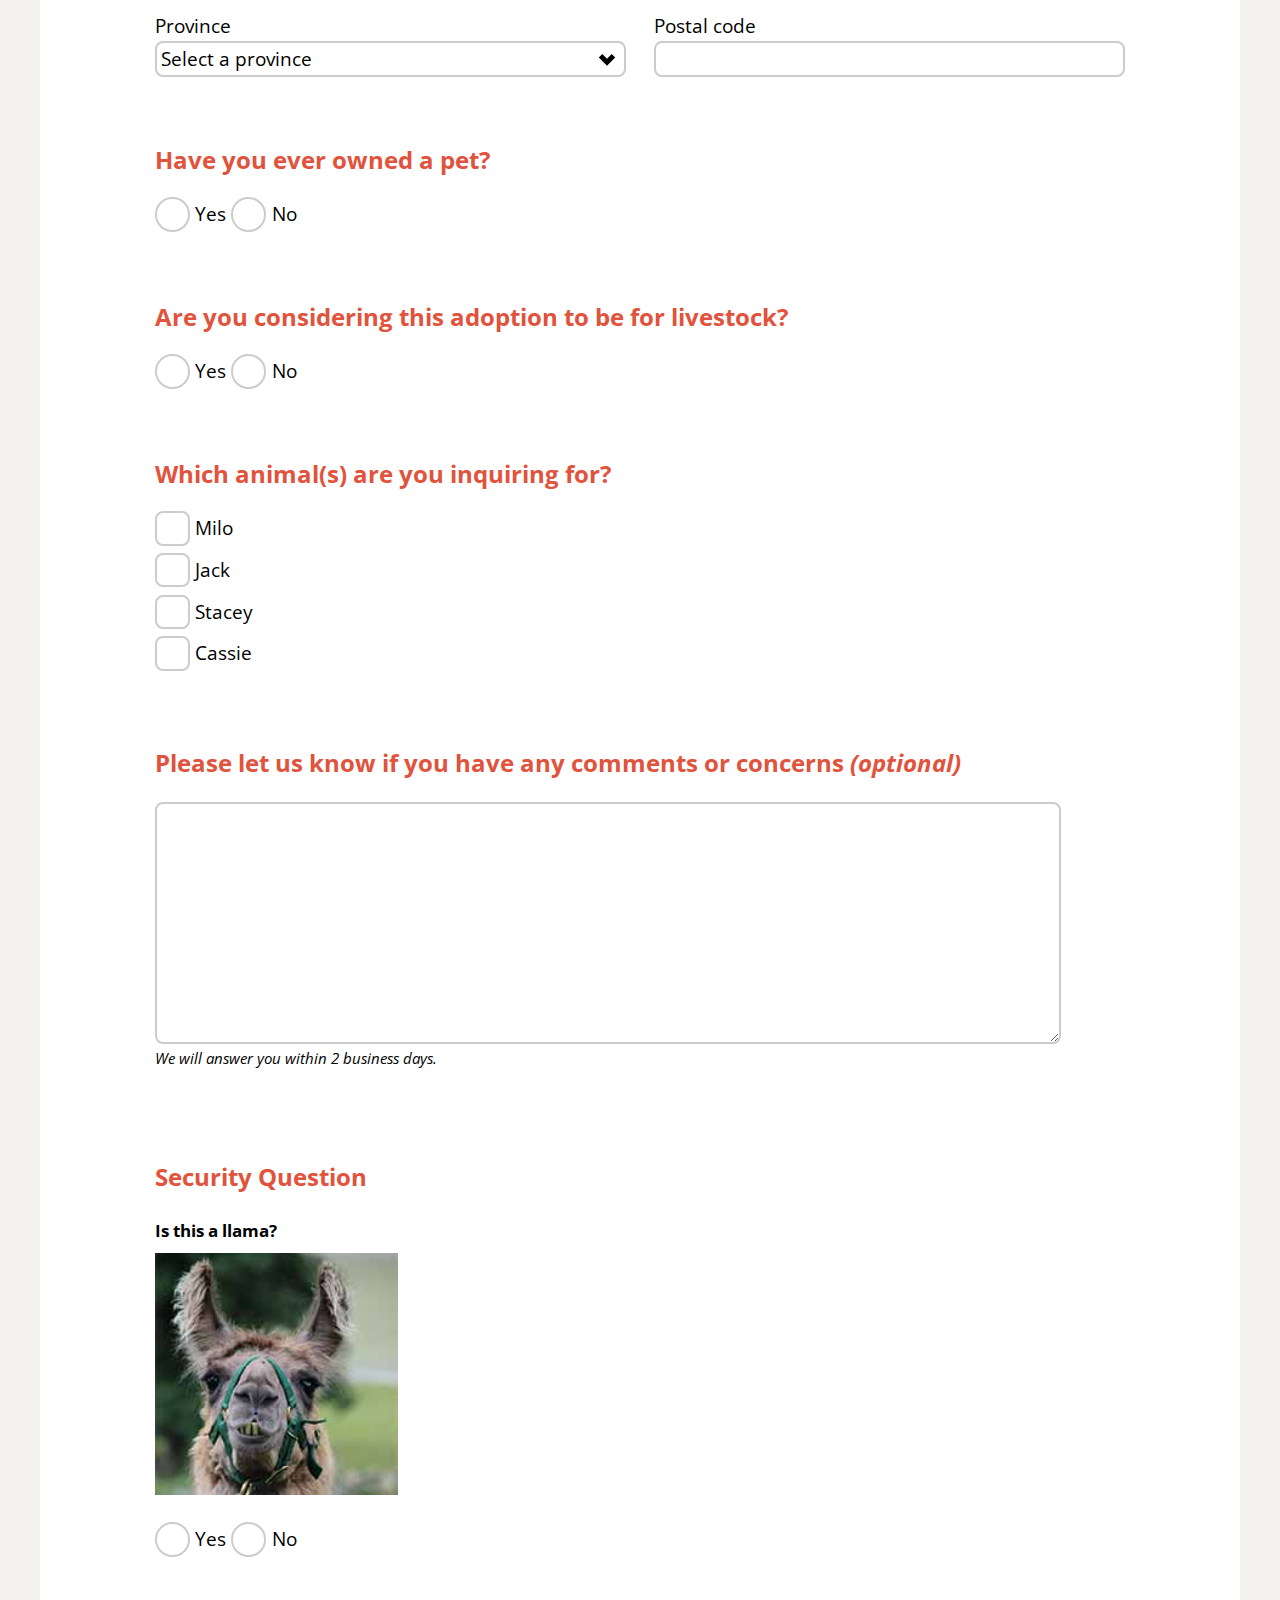
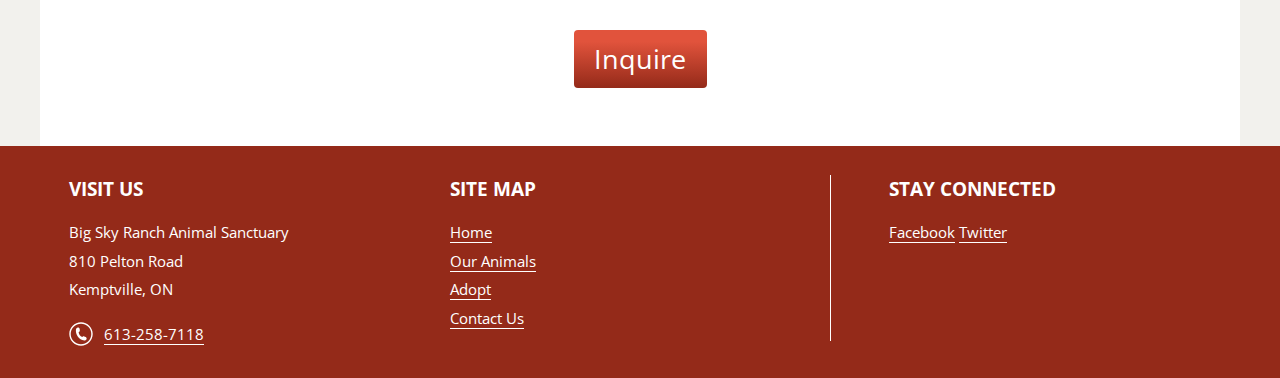
==== commit 77570afd: "Add an underline effect to the footer links" ====
--- a/adopt.html
+++ b/adopt.html
@@ -196,7 +196,7 @@
               <legend class="giga pad-top pad-b-1-2 red">Security Question</legend>
               <div class="grid">
                 <div class="unit xs-1-2 s-1-2 m-1-4">
-                  <h3 class="milli push-1-4">Is this a lama?</h3>
+                  <h3 class="milli push-1-4">Is this a llama?</h3>
                   <div class="embed embed-1by1 lama">
                     <img class="img-flex embed-item" src="images/lama-derp.jpg" alt="This is a picture of a lama">
                   </div>
--- a/css/main.css
+++ b/css/main.css
@@ -42,7 +42,16 @@
 }
 
 footer a {
-  color: #fff;
+  text-decoration: none;
+  border-bottom: 1px solid #fff;
+  transition: .25s;
+  color: #fff;
+}
+
+footer a:hover {
+  text-decoration: none;
+  border-bottom: 3px solid #e1533c;
+  transition: .25s;
 }
 
 header nav {
